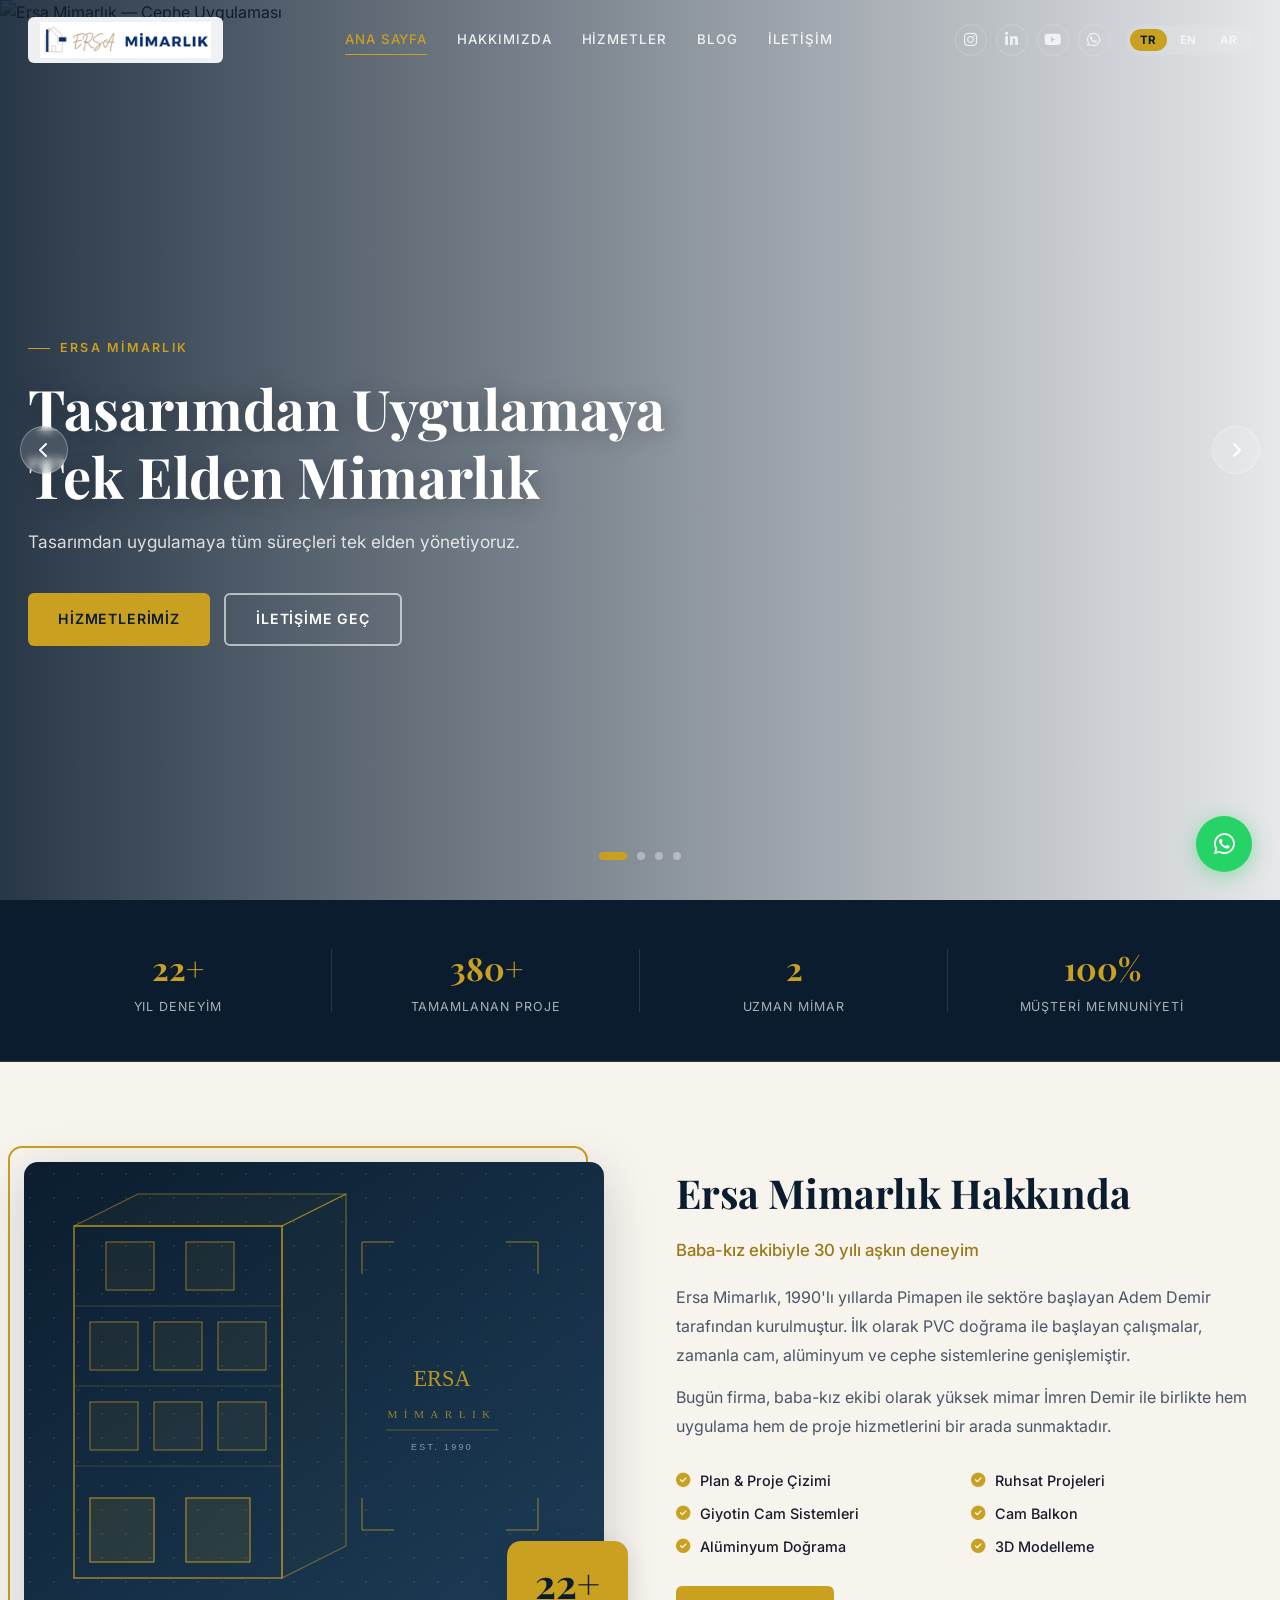
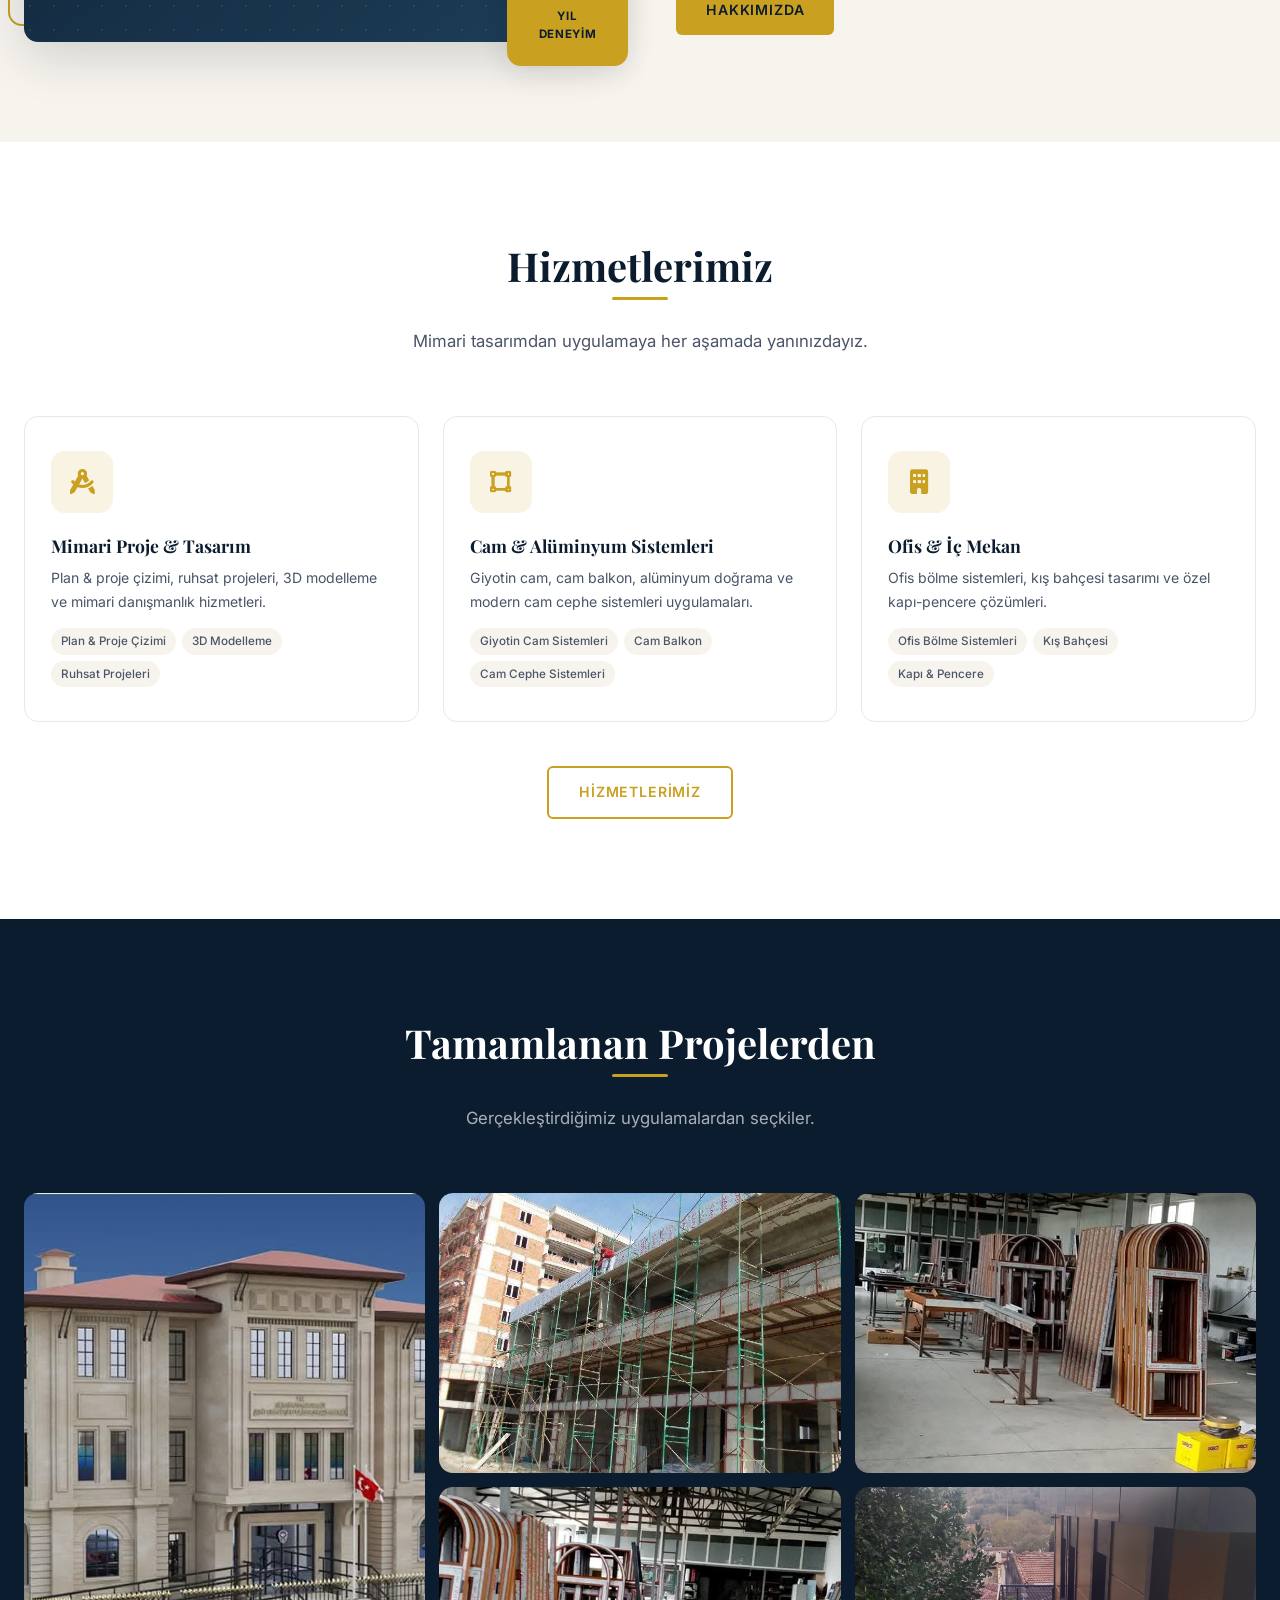
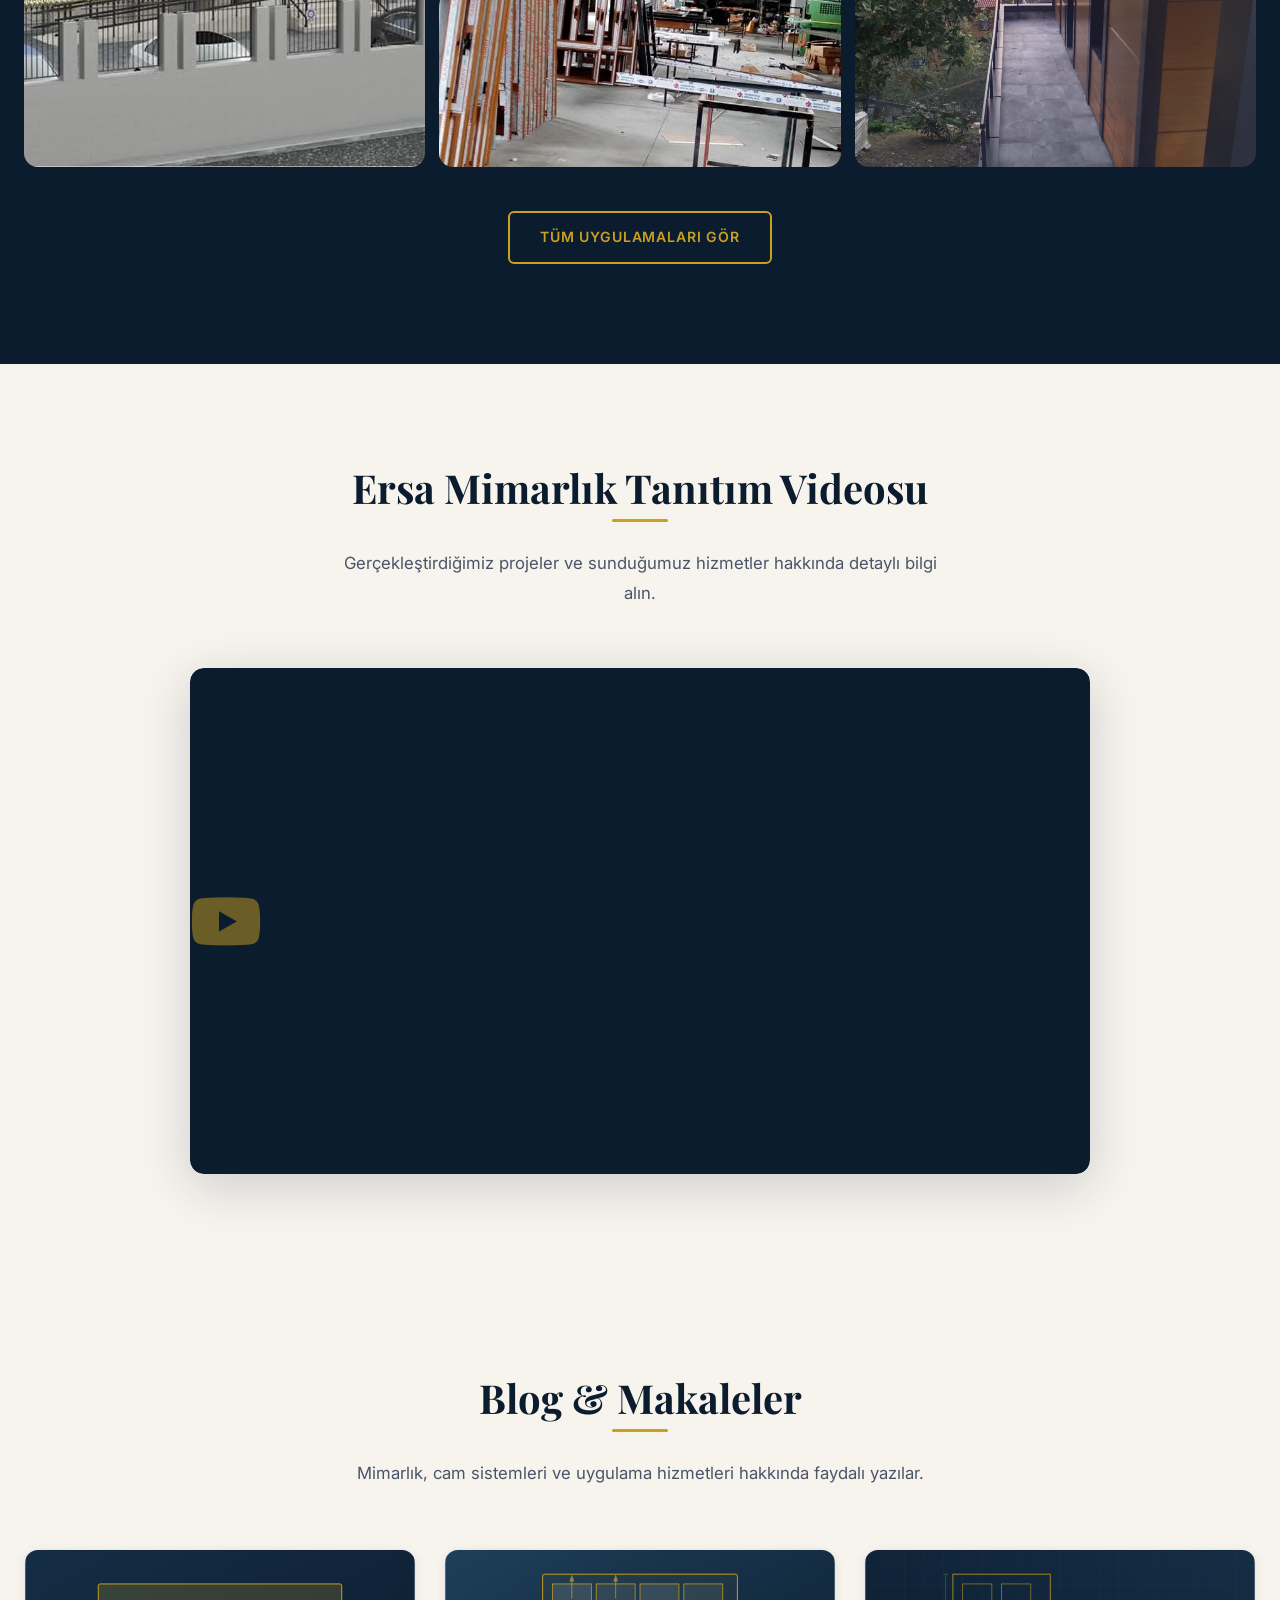
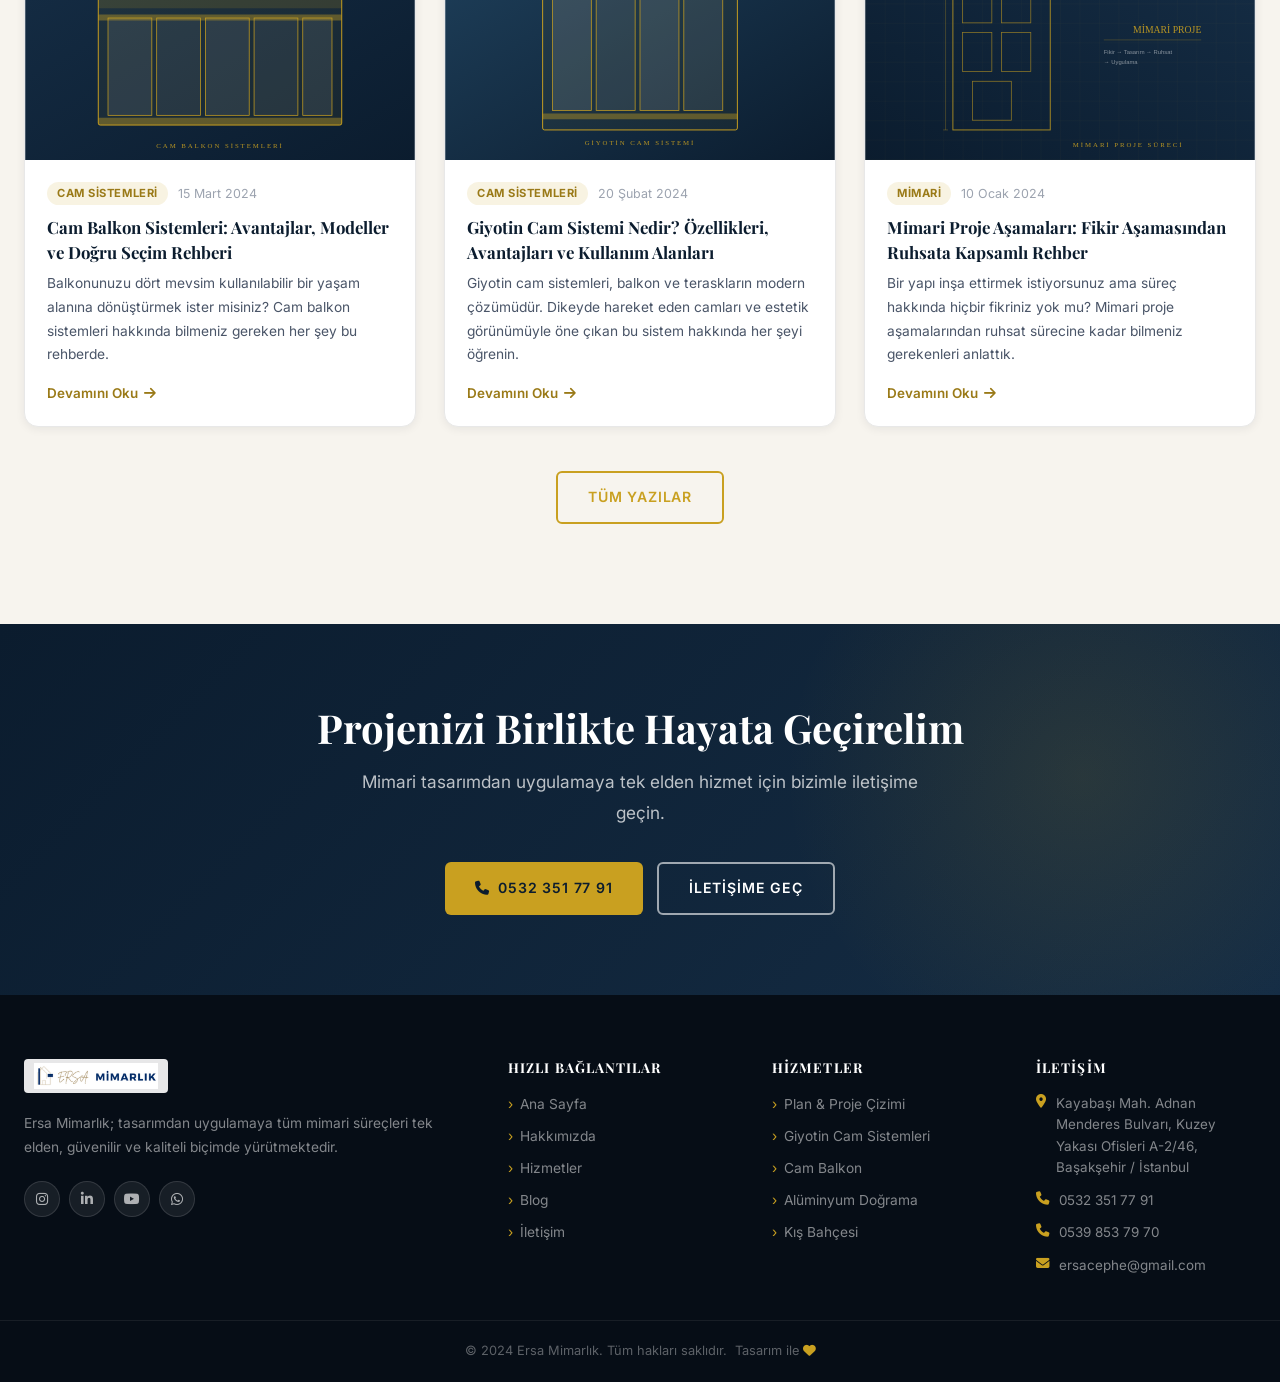
==== index.html @ 656ebe09 "initial commit" ====
<!DOCTYPE html>
<html lang="tr">
<head>
  <meta charset="UTF-8">
  <meta name="viewport" content="width=device-width, initial-scale=1.0">
  <!-- SEO Meta Etiketleri -->
  <title>Ersa Mimarlık — Tasarımdan Uygulamaya Tek Elden Mimarlık | Başakşehir İstanbul</title>
  <meta name="description" content="Ersa Mimarlık; cam balkon, giyotin cam, alüminyum doğrama, cam cephe sistemleri ile mimari proje ve ruhsat hizmetlerini Başakşehir İstanbul'da sunmaktadır.">
  <meta name="keywords" content="ersa mimarlık, cam balkon, giyotin cam, alüminyum doğrama, cam cephe, mimari proje, ruhsat, başakşehir, istanbul">
  <meta name="author" content="Ersa Mimarlık">
  <meta name="robots" content="index, follow">
  <!-- Open Graph -->
  <meta property="og:title" content="Ersa Mimarlık — Tasarımdan Uygulamaya Tek Elden">
  <meta property="og:description" content="Cam balkon, giyotin cam, alüminyum doğrama ve mimari proje hizmetleri.">
  <meta property="og:type" content="website">
  <meta property="og:locale" content="tr_TR">
  <!-- Canonical -->
  <link rel="canonical" href="https://www.ersamimarlik.com/">
  <!-- Fontlar -->
  <link rel="preconnect" href="https://fonts.googleapis.com">
  <link rel="preconnect" href="https://fonts.gstatic.com" crossorigin>
  <link href="https://fonts.googleapis.com/css2?family=Playfair+Display:wght@400;600;700;900&family=Inter:wght@300;400;500;600&family=Noto+Naskh+Arabic:wght@400;600;700&display=swap" rel="stylesheet">
  <!-- Font Awesome -->
  <link rel="stylesheet" href="https://cdnjs.cloudflare.com/ajax/libs/font-awesome/6.5.0/css/all.min.css">
  <!-- Stil -->
  <link rel="stylesheet" href="css/style.css">

  <!-- Yapılandırılmış Veri (Schema.org) -->
  <script type="application/ld+json">
  {
    "@context": "https://schema.org",
    "@type": "LocalBusiness",
    "name": "Ersa Mimarlık",
    "description": "Cam balkon, giyotin cam, alüminyum doğrama ve mimari proje hizmetleri",
    "address": {
      "@type": "PostalAddress",
      "streetAddress": "Kayabaşı Mah. Adnan Menderes Bulvarı, Kuzey Yakası Ofisleri A-2 Blok No:46",
      "addressLocality": "Başakşehir",
      "addressRegion": "İstanbul",
      "addressCountry": "TR"
    },
    "telephone": ["+905323517791", "+905398537970"],
    "email": "ersacephe@gmail.com",
    "url": "https://www.ersamimarlik.com"
  }
  </script>
</head>
<body>

  <!-- Sayfa Loader -->
  <div class="page-loader" id="pageLoader">
    <div class="loader-inner">
      <img src="images/logo-nav.png" alt="Ersa Mimarlık">
      <div class="loader-bar"><div class="loader-fill"></div></div>
    </div>
  </div>

  <!-- WhatsApp Yüzen Buton -->
  <div id="wa-placeholder"></div>

  <!-- Geri Dön Butonu -->
  <a class="back-to-top" id="backToTop" aria-label="Yukarı Dön"><i class="fas fa-chevron-up"></i></a>

  <!-- Header (components.js tarafından enjekte edilir) -->
  <div id="header-placeholder"></div>

  <!-- ================================================
       HERO SLİDER
       Slayt görsellerini değiştirmek için aşağıdaki
       <img src="..."> yollarını güncelleyin.
       ================================================ -->
  <section class="hero" aria-label="Ana Görsel">
    <div class="slider-arrows">
      <button class="slider-arrow" id="sliderPrev" aria-label="Önceki"><i class="fas fa-chevron-left"></i></button>
      <button class="slider-arrow" id="sliderNext" aria-label="Sonraki"><i class="fas fa-chevron-right"></i></button>
    </div>

    <!-- SLAYT 1 -->
    <div class="slide active">
      <!-- HERO GÖRSELİ 1: images/uygulamalar/ klasöründen değiştirilebilir -->
      <img class="slide-img" src="images/uygulamalar/dış_cephe1.jpeg" alt="Ersa Mimarlık — Cephe Uygulaması" loading="eager">
      <div class="slide-overlay"></div>
      <div class="slide-content">
        <div class="slide-text">
          <span class="slide-label" data-i18n="hero1_label"></span>
          <h1 data-i18n="hero1_title"></h1>
          <p class="slogan" data-i18n="hero1_slogan"></p>
          <div class="slide-btns">
            <a href="hizmetler.html" class="btn btn-primary" data-i18n="btn_services"></a>
            <a href="iletisim.html" class="btn btn-outline-white" data-i18n="btn_contact"></a>
          </div>
        </div>
      </div>
    </div>

    <!-- SLAYT 2 -->
    <div class="slide">
      <!-- HERO GÖRSELİ 2 -->
      <img class="slide-img" src="images/uygulamalar/dış_cephe2.jpeg" alt="Ersa Mimarlık — Cam Sistemleri" loading="lazy">
      <div class="slide-overlay"></div>
      <div class="slide-content">
        <div class="slide-text">
          <span class="slide-label" data-i18n="hero2_label"></span>
          <h1 data-i18n="hero2_title"></h1>
          <p class="slogan" data-i18n="hero2_slogan"></p>
          <div class="slide-btns">
            <a href="hizmetler.html" class="btn btn-primary" data-i18n="btn_services"></a>
            <a href="hakkimizda.html" class="btn btn-outline-white" data-i18n="btn_about"></a>
          </div>
        </div>
      </div>
    </div>

    <!-- SLAYT 3 -->
    <div class="slide">
      <!-- HERO GÖRSELİ 3 -->
      <img class="slide-img" src="images/uygulamalar/dış_cephe3.jpeg" alt="Ersa Mimarlık — Mimari Projeler" loading="lazy">
      <div class="slide-overlay"></div>
      <div class="slide-content">
        <div class="slide-text">
          <span class="slide-label" data-i18n="hero3_label"></span>
          <h1 data-i18n="hero3_title"></h1>
          <p class="slogan" data-i18n="hero3_slogan"></p>
          <div class="slide-btns">
            <a href="hizmetler.html" class="btn btn-primary" data-i18n="btn_projects"></a>
            <a href="iletisim.html" class="btn btn-outline-white" data-i18n="btn_contact"></a>
          </div>
        </div>
      </div>
    </div>

    <!-- SLAYT 4 -->
    <div class="slide">
      <!-- HERO GÖRSELİ 4 -->
      <img class="slide-img" src="images/uygulamalar/dış_cephe4.jpeg" alt="Ersa Mimarlık — 30 Yıl Deneyim" loading="lazy">
      <div class="slide-overlay"></div>
      <div class="slide-content">
        <div class="slide-text">
          <span class="slide-label" data-i18n="hero4_label"></span>
          <h1 data-i18n="hero4_title"></h1>
          <p class="slogan" data-i18n="hero4_slogan"></p>
          <div class="slide-btns">
            <a href="hakkimizda.html" class="btn btn-primary" data-i18n="btn_about"></a>
            <a href="iletisim.html" class="btn btn-outline-white" data-i18n="btn_contact"></a>
          </div>
        </div>
      </div>
    </div>

    <!-- Slider Noktaları -->
    <div class="slider-controls">
      <button class="slider-dot active" aria-label="Slayt 1"></button>
      <button class="slider-dot" aria-label="Slayt 2"></button>
      <button class="slider-dot" aria-label="Slayt 3"></button>
      <button class="slider-dot" aria-label="Slayt 4"></button>
    </div>

    <!-- Scroll Göstergesi -->
    <div class="scroll-indicator">
      <span>.</span>
      <div class="scroll-line"></div>
    </div>
  </section>

  <!-- ================================================
       İSTATİSTİKLER
       Rakamları değiştirmek için data-target ve
       data-i18n değerlerini güncelleyin
       ================================================ -->
  <div class="stats-bar">
    <div class="container">
      <div class="stats-grid">
        <div class="stat-item fade-in">
          <span class="stat-number count-up" data-target="30" data-suffix="+" data-i18n="stat1_num"></span>
          <span class="stat-label" data-i18n="stat1_lbl"></span>
        </div>
        <div class="stat-item fade-in delay-1">
          <span class="stat-number count-up" data-target="500" data-suffix="+" data-i18n="stat2_num"></span>
          <span class="stat-label" data-i18n="stat2_lbl"></span>
        </div>
        <div class="stat-item fade-in delay-2">
          <span class="stat-number" data-i18n="stat3_num"></span>
          <span class="stat-label" data-i18n="stat3_lbl"></span>
        </div>
        <div class="stat-item fade-in delay-3">
          <span class="stat-number" data-i18n="stat4_num"></span>
          <span class="stat-label" data-i18n="stat4_lbl"></span>
        </div>
      </div>
    </div>
  </div>

  <main>

    <!-- ================================================
         HAKKIMIZDA TANITIM
         Metin değişikliği için js/lang.js dosyasındaki
         about_* anahtarlarını güncelleyin
         ================================================ -->
    <section class="about-teaser section-padding" aria-label="Hakkımızda">
      <div class="container">
        <div class="about-teaser-grid">
          <!-- HAKKIMIZDA GÖRSELİ: Değiştirmek için aşağıdaki src'yi güncelleyin -->
          <div class="about-teaser-img fade-in">
            <img src="images/placeholders/about-img.svg" alt="Ersa Mimarlık — Ofis" loading="lazy">
            <div class="about-badge">
              <span class="big-num count-up" data-target="30" data-suffix="+">30+</span>
              <span class="badge-lbl">Yıl<br>Deneyim</span>
            </div>
          </div>

          <div class="about-teaser-content fade-in delay-2">
            <h2 data-i18n="about_title"></h2>
            <p class="lead" data-i18n="about_lead"></p>
            <p data-i18n="about_p1"></p>
            <p data-i18n="about_p2"></p>

            <div class="features-list">
              <div class="feature-item"><i class="fas fa-check-circle"></i><span data-i18n="feat1"></span></div>
              <div class="feature-item"><i class="fas fa-check-circle"></i><span data-i18n="feat2"></span></div>
              <div class="feature-item"><i class="fas fa-check-circle"></i><span data-i18n="feat3"></span></div>
              <div class="feature-item"><i class="fas fa-check-circle"></i><span data-i18n="feat4"></span></div>
              <div class="feature-item"><i class="fas fa-check-circle"></i><span data-i18n="feat5"></span></div>
              <div class="feature-item"><i class="fas fa-check-circle"></i><span data-i18n="feat6"></span></div>
            </div>

            <a href="hakkimizda.html" class="btn btn-primary" data-i18n="btn_about"></a>
          </div>
        </div>
      </div>
    </section>

    <!-- ================================================
         HİZMETLER GENEL BAKIŞ
         Hizmet başlık ve açıklamalarını lang.js içinde güncelleyin
         ================================================ -->
    <section class="services-overview section-padding" aria-label="Hizmetlerimiz">
      <div class="container">
        <div class="section-header fade-in">
          <h2 data-i18n="services_title"></h2>
          <p data-i18n="services_desc"></p>
        </div>
        <div class="services-grid">
          <div class="service-card fade-in delay-1">
            <div class="service-icon"><i class="fas fa-drafting-compass"></i></div>
            <h3 data-i18n="svc1_title"></h3>
            <p data-i18n="svc1_desc"></p>
            <div class="service-sub-items">
              <span class="service-tag" data-i18n="svc_proje_title"></span>
              <span class="service-tag" data-i18n="svc_3d_title"></span>
              <span class="service-tag" data-i18n="svc_ruhsat_title"></span>
            </div>
          </div>
          <div class="service-card fade-in delay-2">
            <div class="service-icon"><i class="fas fa-vector-square"></i></div>
            <h3 data-i18n="svc2_title"></h3>
            <p data-i18n="svc2_desc"></p>
            <div class="service-sub-items">
              <span class="service-tag" data-i18n="svc_giyotin_title"></span>
              <span class="service-tag" data-i18n="svc_cambalkon_title"></span>
              <span class="service-tag" data-i18n="svc_cephe_title"></span>
            </div>
          </div>
          <div class="service-card fade-in delay-3">
            <div class="service-icon"><i class="fas fa-building"></i></div>
            <h3 data-i18n="svc3_title"></h3>
            <p data-i18n="svc3_desc"></p>
            <div class="service-sub-items">
              <span class="service-tag" data-i18n="svc_ofis_title"></span>
              <span class="service-tag" data-i18n="svc_kisbahce_title"></span>
              <span class="service-tag" data-i18n="svc_kapipencere_title"></span>
            </div>
          </div>
        </div>
        <div style="text-align:center; margin-top:44px">
          <a href="hizmetler.html" class="btn btn-outline" data-i18n="btn_services"></a>
        </div>
      </div>
    </section>

    <!-- ================================================
         ÖRNEK PROJELER GALERİSİ
         Görselleri images/uygulamalar/ klasöründen değiştirin
         ================================================ -->
    <section class="projects-section section-padding" aria-label="Projeler">
      <div class="container">
        <div class="section-header fade-in">
          <h2 data-i18n="projects_title"></h2>
          <p data-i18n="projects_desc"></p>
        </div>
        <div class="projects-grid">
          <!-- PROJE GÖRSELLERİ: src değerlerini değiştirebilirsiniz -->
          <div class="project-item fade-in">
            <img src="images/uygulamalar/a.jpeg" alt="Proje 1" loading="lazy">
            <div class="project-overlay">
              <div class="project-info"><h4>Cam Cephe</h4><span>İstanbul</span></div>
            </div>
          </div>
          <div class="project-item fade-in delay-1">
            <img src="images/uygulamalar/b.jpeg" alt="Proje 2" loading="lazy">
            <div class="project-overlay">
              <div class="project-info"><h4>Cam Balkon</h4><span>Başakşehir</span></div>
            </div>
          </div>
          <div class="project-item fade-in delay-2">
            <img src="images/uygulamalar/c.jpeg" alt="Proje 3" loading="lazy">
            <div class="project-overlay">
              <div class="project-info"><h4>Alüminyum Doğrama</h4><span>İstanbul</span></div>
            </div>
          </div>
          <div class="project-item fade-in delay-3">
            <img src="images/uygulamalar/d.jpeg" alt="Proje 4" loading="lazy">
            <div class="project-overlay">
              <div class="project-info"><h4>Giyotin Cam</h4><span>Esenyurt</span></div>
            </div>
          </div>
          <div class="project-item fade-in delay-4">
            <img src="images/uygulamalar/e.jpeg" alt="Proje 5" loading="lazy">
            <div class="project-overlay">
              <div class="project-info"><h4>Ofis Bölme</h4><span>İkitelli</span></div>
            </div>
          </div>
        </div>
        <div class="projects-cta fade-in">
          <a href="hizmetler.html" class="btn btn-outline" style="border-color:var(--gold);color:var(--gold)" data-i18n="proj_all"></a>
        </div>
      </div>
    </section>

    <!-- ================================================
         YOUTUBE VİDEO
         Video ID'yi js/video.js içinde değiştirebilirsiniz
         ================================================ -->
    <section class="video-section section-padding" aria-label="Tanıtım Videosu">
      <div class="container">
        <div class="section-header fade-in">
          <h2 data-i18n="video_title"></h2>
          <p data-i18n="video_desc"></p>
        </div>
        <div class="video-container fade-in">
          <!-- YT videosu js/video.js tarafından buraya eklenir -->
          <div id="ytWrapper" style="width:100%;aspect-ratio:16/9;background:var(--navy);border-radius:var(--radius-lg);display:flex;align-items:center;justify-content:center;">
            <i class="fab fa-youtube" style="font-size:4rem;color:var(--gold);opacity:0.5"></i>
          </div>
        </div>
      </div>
    </section>

    <!-- ================================================
         BLOG ÖNİZLEME
         Makaleler data/blog/articles.js dosyasından gelir
         ================================================ -->
    <section class="blog-preview section-padding bg-off-white" aria-label="Blog">
      <div class="container">
        <div class="section-header fade-in">
          <h2 data-i18n="blog_title"></h2>
          <p data-i18n="blog_desc"></p>
        </div>
        <div class="blog-grid" id="blogPreviewContainer">
          <!-- blog.js tarafından doldurulur -->
        </div>
        <div style="text-align:center;margin-top:44px" class="fade-in">
          <a href="blog.html" class="btn btn-outline" data-i18n="btn_all_blog"></a>
        </div>
      </div>
    </section>

    <!-- CTA -->
    <section class="cta-section" aria-label="İletişim CTA">
      <div class="container">
        <div class="cta-content fade-in">
          <h2 data-i18n="cta_title"></h2>
          <p data-i18n="cta_desc"></p>
          <div class="cta-btns">
            <a href="tel:+905323517791" class="btn btn-primary"><i class="fas fa-phone"></i> 0532 351 77 91</a>
            <a href="iletisim.html" class="btn btn-outline-white" data-i18n="btn_contact"></a>
          </div>
        </div>
      </div>
    </section>

  </main>

  <!-- Footer (components.js tarafından enjekte edilir) -->
  <div id="footer-placeholder"></div>

  <!-- Scripts -->
  <script src="data/blog/articles.js"></script>
  <script src="js/components.js"></script>
  <script src="js/lang.js"></script>
  <script src="js/main.js"></script>
  <script src="js/slider.js"></script>
  <script src="js/video.js"></script>
  <script src="js/blog.js"></script>
  <script>
    document.addEventListener('DOMContentLoaded', () => {
      initComponents('home');
      initLang();
      renderBlogPreview('blogPreviewContainer');
      initBlogLangListeners();
    });
  </script>
</body>
</html>
---- css/style.css ----
/* =============================================
   ERSA MİMARLIK — ANA STİL DOSYASI
   =============================================
   Renkler: Lacivert #0B1C2E | Altın #C9A020
   Fontlar: Playfair Display (başlık) | Inter (metin)
   ============================================= */

/* ---------- CSS DEĞİŞKENLERİ ---------- */
:root {
  --navy:        #0B1C2E;
  --navy-mid:    #152D45;
  --navy-light:  #1E3F5A;
  --gold:        #C9A020;
  --gold-light:  #DDB82A;
  --gold-dark:   #9A7A18;
  --gold-muted:  rgba(201,160,32,.13);
  --white:       #FFFFFF;
  --off-white:   #F7F4EE;
  --cream:       #F0EDE4;
  --gray-200:    #E8E8E8;
  --gray-400:    #9CA3AF;
  --gray-600:    #6B7280;
  --text:        #1A1A2E;
  --text-light:  #4A5568;
  --transition:  .3s ease;
  --shadow-sm:   0 2px 10px rgba(11,28,46,.07);
  --shadow-md:   0 6px 28px rgba(11,28,46,.12);
  --shadow-lg:   0 12px 52px rgba(11,28,46,.18);
  --shadow-gold: 0 6px 24px rgba(201,160,32,.3);
  --radius:      6px;
  --radius-lg:   14px;
  --max-w:       1280px;
  --sp:          100px 0;
  --font-h:      'Playfair Display', Georgia, serif;
  --font-b:      'Inter', 'Segoe UI', system-ui, sans-serif;
  --font-ar:     'Noto Naskh Arabic', 'Arial', sans-serif;
}

/* ---------- RESET ---------- */
*, *::before, *::after { box-sizing: border-box; margin: 0; padding: 0; }
html  { scroll-behavior: smooth; font-size: 16px; }
body  { font-family: var(--font-b); color: var(--text); background: var(--white); line-height: 1.6; overflow-x: hidden; }
body[dir="rtl"] { font-family: var(--font-ar); }
img   { max-width: 100%; height: auto; display: block; }
a     { color: inherit; text-decoration: none; transition: var(--transition); }
ul,ol { list-style: none; }
button { cursor: pointer; border: none; background: none; font-family: inherit; }

/* ---------- TİPOGRAFİ ---------- */
h1,h2,h3,h4,h5 { font-family: var(--font-h); font-weight: 700; line-height: 1.2; color: var(--navy); }
h1 { font-size: clamp(2rem,5vw,3.5rem); }
h2 { font-size: clamp(1.6rem,3.5vw,2.5rem); }
h3 { font-size: clamp(1.15rem,2.5vw,1.7rem); }
h4 { font-size: 1.2rem; }
p  { color: var(--text-light); line-height: 1.8; }

/* ---------- YARDIMCIlar ---------- */
.container { max-width: var(--max-w); margin: 0 auto; padding: 0 24px; }
.section-padding { padding: var(--sp); }
.text-center { text-align: center; }
.bg-off-white { background: var(--off-white); }
.bg-navy { background: var(--navy); }

.section-header { text-align: center; margin-bottom: 60px; }
.section-header h2 { position: relative; display: inline-block; margin-bottom: 12px; }
.section-header h2::after {
  content:''; position:absolute; bottom:-10px; left:50%; transform:translateX(-50%);
  width:56px; height:3px; background:var(--gold); border-radius:2px;
}
.section-header p { max-width: 600px; margin: 24px auto 0; font-size: 1.05rem; }

/* ---------- BUTONLAR ---------- */
.btn {
  display:inline-flex; align-items:center; gap:8px;
  padding:13px 30px; font-size:.88rem; font-weight:600;
  letter-spacing:.06em; text-transform:uppercase; border-radius:var(--radius);
  transition:var(--transition); position:relative; overflow:hidden;
}
.btn-primary { background:var(--gold); color:var(--navy); }
.btn-primary:hover { background:var(--gold-dark); transform:translateY(-2px); box-shadow:var(--shadow-gold); }
.btn-outline  { border:2px solid var(--gold); color:var(--gold); }
.btn-outline:hover  { background:var(--gold); color:var(--navy); transform:translateY(-2px); }
.btn-outline-white  { border:2px solid rgba(255,255,255,.6); color:var(--white); }
.btn-outline-white:hover { border-color:var(--white); background:rgba(255,255,255,.1); }

/* ============================================
   HEADER / NAVİGASYON
   ============================================ */
.header {
  position:fixed; top:0; left:0; right:0; z-index:1000; transition:var(--transition);
}
.header.scrolled {
  background:rgba(11,28,46,.96); backdrop-filter:blur(14px); box-shadow:var(--shadow-md);
}
.header.no-hero { background:var(--navy); }

.nav {
  display:flex; align-items:center; justify-content:space-between;
  padding:0 28px; max-width:var(--max-w); margin:0 auto; height:80px;
}
/* LOGO: Beyaz arka planlı logo için beyaz kapsayıcı — kaldırmak isterseniz background/padding silin */
.nav-logo {
  background: rgba(255,255,255,0.92);
  padding: 5px 12px;
  border-radius: 6px;
}
.nav-logo img { height:36px; width:auto; display:block; }

/* Menü linkleri */
.nav-menu { display:flex; align-items:center; gap:4px; }
.nav-link {
  color:rgba(255,255,255,.88); font-size:.83rem; font-weight:500;
  letter-spacing:.07em; text-transform:uppercase; padding:8px 13px;
  border-radius:var(--radius); position:relative; transition:var(--transition);
}
.nav-link::after {
  content:''; position:absolute; bottom:4px; left:13px; right:13px;
  height:1px; background:var(--gold); transform:scaleX(0); transition:transform .3s ease;
}
.nav-link:hover, .nav-link.active { color:var(--gold); }
.nav-link:hover::after, .nav-link.active::after { transform:scaleX(1); }

/* Sağ kısım: sosyal + dil */
.nav-right { display:flex; align-items:center; gap:16px; }
.nav-social { display:flex; align-items:center; gap:9px; }
.nav-social a {
  color:rgba(255,255,255,.75); font-size:.95rem; width:32px; height:32px;
  display:flex; align-items:center; justify-content:center;
  border-radius:50%; border:1px solid rgba(255,255,255,.2); transition:var(--transition);
}
.nav-social a:hover { color:var(--white); border-color:var(--gold); background:var(--gold-muted); transform:translateY(-2px); }

/* Dil seçici */
.lang-switcher { display:flex; align-items:center; gap:3px; background:rgba(255,255,255,.1); border-radius:20px; padding:4px; }
.lang-btn { color:rgba(255,255,255,.65); font-size:.72rem; font-weight:700; letter-spacing:.05em; padding:4px 10px; border-radius:16px; transition:var(--transition); }
.lang-btn.active, .lang-btn:hover { background:var(--gold); color:var(--navy); }

/* Hamburger */
.hamburger { display:none; flex-direction:column; gap:5px; padding:8px; }
.hamburger span { width:24px; height:2px; background:var(--white); border-radius:2px; transition:var(--transition); }
.hamburger.open span:nth-child(1) { transform:rotate(45deg) translate(5px,5px); }
.hamburger.open span:nth-child(2) { opacity:0; }
.hamburger.open span:nth-child(3) { transform:rotate(-45deg) translate(5px,-5px); }

/* Mobil menü */
.mobile-menu {
  position:fixed; top:68px; left:0; right:0; bottom:0;
  background:rgba(11,28,46,.98); backdrop-filter:blur(16px); z-index:999;
  display:flex; flex-direction:column; align-items:center; justify-content:center; gap:6px;
  opacity:0; pointer-events:none; transition:opacity .3s ease;
}
.mobile-menu.open { opacity:1; pointer-events:all; }
.mobile-menu .nav-link { font-size:1.05rem; padding:14px 40px; width:100%; text-align:center; }
.mobile-social { display:flex; gap:14px; margin-top:24px; }
.mobile-social a {
  color:rgba(255,255,255,.8); font-size:1.3rem; width:44px; height:44px;
  display:flex; align-items:center; justify-content:center;
  border-radius:50%; border:1px solid rgba(255,255,255,.2); transition:var(--transition);
}
.mobile-social a:hover { border-color:var(--gold); background:var(--gold-muted); color:var(--white); }
.mobile-lang { display:flex; gap:8px; margin-top:16px; }

/* ============================================
   SAYFA BAŞLIĞI (Breadcrumb Banner)
   ============================================ */
.page-header {
  padding:148px 0 72px; background:var(--navy); position:relative; overflow:hidden;
}
.page-header::before {
  content:''; position:absolute; inset:0;
  background:url('../images/placeholders/blueprint-bg.svg') center/500px repeat;
  opacity:.08;
}
.page-header::after {
  content:''; position:absolute; inset:0;
  background:linear-gradient(135deg, rgba(201,160,32,.12) 0%, transparent 60%);
}
.page-header .container { position:relative; z-index:2; }
.page-header h1 { color:var(--white); margin-bottom:12px; }
.breadcrumb { display:flex; align-items:center; gap:8px; color:rgba(255,255,255,.55); font-size:.83rem; }
.breadcrumb a { color:var(--gold); }
.breadcrumb span { color:rgba(255,255,255,.3); }

/* ============================================
   HERO SLİDER
   ============================================ */
.hero { height:100vh; min-height:600px; position:relative; overflow:hidden; }

.slide { position:absolute; inset:0; opacity:0; transition:opacity 1.1s ease; }
.slide.active { opacity:1; }
.slide-img { width:100%; height:100%; object-fit:cover; object-position:center; }
.slide-overlay {
  position:absolute; inset:0;
  background:linear-gradient(to right, rgba(11,28,46,.88) 0%, rgba(11,28,46,.45) 55%, rgba(11,28,46,.1) 100%);
}
.slide-content { position:absolute; inset:0; display:flex; align-items:center; padding:0 28px; }
.slide-text { max-width:var(--max-w); margin:0 auto; width:100%; padding-top:80px; }

.slide-label {
  display:inline-block; color:var(--gold); font-size:.78rem; font-weight:600;
  letter-spacing:.18em; text-transform:uppercase; margin-bottom:16px;
  padding-left:32px; position:relative;
}
.slide-label::before {
  content:''; position:absolute; left:0; top:50%; width:22px; height:1px; background:var(--gold);
}
.slide-text h1 { color:var(--white); max-width:660px; margin-bottom:18px; text-shadow:0 2px 24px rgba(0,0,0,.3); }
.slide-text .slogan { color:rgba(255,255,255,.82); font-size:1.08rem; max-width:500px; margin-bottom:36px; line-height:1.75; }
.slide-btns { display:flex; gap:14px; flex-wrap:wrap; }

/* Slider kontrolleri */
.slider-controls {
  position:absolute; bottom:40px; left:50%; transform:translateX(-50%);
  display:flex; align-items:center; gap:10px; z-index:10;
}
.slider-dot {
  width:8px; height:8px; border-radius:50%; background:rgba(255,255,255,.35);
  border:none; cursor:pointer; transition:var(--transition);
}
.slider-dot.active { width:28px; border-radius:4px; background:var(--gold); }

.slider-arrows {
  position:absolute; top:50%; transform:translateY(-50%);
  width:100%; display:flex; justify-content:space-between; padding:0 20px; z-index:10;
}
.slider-arrow {
  width:48px; height:48px; border-radius:50%; background:rgba(255,255,255,.13);
  border:1px solid rgba(255,255,255,.3); color:var(--white); display:flex;
  align-items:center; justify-content:center; font-size:1rem; cursor:pointer; transition:var(--transition);
  backdrop-filter:blur(4px);
}
.slider-arrow:hover { background:var(--gold); border-color:var(--gold); color:var(--navy); }

/* Scroll göstergesi */
.scroll-indicator {
  position:absolute; bottom:40px; right:44px; z-index:10;
  display:flex; flex-direction:column; align-items:center; gap:8px;
  color:rgba(255,255,255,.55); font-size:.68rem; letter-spacing:.12em; text-transform:uppercase;
}
.scroll-line {
  width:1px; height:44px;
  background:linear-gradient(to bottom, transparent, var(--gold));
  animation:scrollAnim 1.6s ease infinite;
}
@keyframes scrollAnim {
  0%   { transform:scaleY(0); transform-origin:top; }
  50%  { transform:scaleY(1); transform-origin:top; }
  51%  { transform:scaleY(1); transform-origin:bottom; }
  100% { transform:scaleY(0); transform-origin:bottom; }
}

/* ============================================
   STATS BAR
   ============================================ */
.stats-bar { background:var(--navy); padding:28px 0; border-bottom:1px solid rgba(201,160,32,.2); }
.stats-grid { display:grid; grid-template-columns:repeat(4,1fr); }
.stat-item { text-align:center; padding:14px 20px; position:relative; }
.stat-item:not(:last-child)::after {
  content:''; position:absolute; right:0; top:20%; height:60%; width:1px; background:rgba(255,255,255,.12);
}
.stat-number { font-family:var(--font-h); font-size:2rem; font-weight:700; color:var(--gold); display:block; }
.stat-label  { font-size:.78rem; color:rgba(255,255,255,.65); text-transform:uppercase; letter-spacing:.08em; }

/* ============================================
   ANASAYFA — HAKKIMIZDA TANITIM
   ============================================ */
.about-teaser { padding:var(--sp); background:var(--off-white); }
.about-teaser-grid { display:grid; grid-template-columns:1fr 1fr; gap:72px; align-items:center; }

.about-teaser-img { position:relative; }
.about-teaser-img img { width:100%; height:480px; object-fit:cover; border-radius:var(--radius-lg); box-shadow:var(--shadow-lg); }
.about-teaser-img::before {
  content:''; position:absolute; top:-16px; left:-16px; right:16px; bottom:16px;
  border:2px solid var(--gold); border-radius:var(--radius-lg); z-index:-1;
}
.about-badge {
  position:absolute; bottom:-24px; right:-24px;
  background:var(--gold); color:var(--navy); padding:22px 28px;
  border-radius:var(--radius-lg); text-align:center; box-shadow:var(--shadow-md);
}
.about-badge .big-num { font-family:var(--font-h); font-size:2.5rem; font-weight:700; display:block; line-height:1; }
.about-badge .badge-lbl { font-size:.72rem; font-weight:700; text-transform:uppercase; letter-spacing:.06em; display:block; margin-top:4px; }

.about-teaser-content h2 { margin-bottom:18px; }
.about-teaser-content .lead { font-size:1.05rem; color:var(--gold-dark); font-weight:500; margin-bottom:18px; }
.about-teaser-content p { margin-bottom:14px; }

.features-list { margin:28px 0; display:grid; grid-template-columns:1fr 1fr; gap:10px; }
.feature-item { display:flex; align-items:center; gap:10px; font-size:.9rem; color:var(--text); font-weight:500; }
.feature-item i { color:var(--gold); flex-shrink:0; }

/* ============================================
   HİZMETLER GENEL BAKIŞ (Anasayfa)
   ============================================ */
.services-overview { padding:var(--sp); }
.services-grid { display:grid; grid-template-columns:repeat(auto-fit,minmax(270px,1fr)); gap:24px; }

.service-card {
  background:var(--white); border:1px solid var(--gray-200); border-radius:var(--radius-lg);
  padding:34px 26px; transition:var(--transition); position:relative; overflow:hidden;
}
.service-card::after {
  content:''; position:absolute; bottom:0; left:0; right:0; height:3px;
  background:var(--gold); transform:scaleX(0); transition:transform .3s ease;
}
.service-card:hover { transform:translateY(-6px); box-shadow:var(--shadow-lg); border-color:transparent; }
.service-card:hover::after { transform:scaleX(1); }

.service-icon {
  width:62px; height:62px; background:var(--gold-muted); border-radius:var(--radius-lg);
  display:flex; align-items:center; justify-content:center; margin-bottom:22px; transition:var(--transition);
}
.service-icon i { font-size:1.55rem; color:var(--gold); transition:var(--transition); }
.service-card:hover .service-icon { background:var(--gold); }
.service-card:hover .service-icon i { color:var(--navy); }
.service-card h3 { font-size:1.1rem; margin-bottom:10px; }
.service-card p  { font-size:.88rem; line-height:1.7; }

.service-sub-items { margin-top:14px; display:flex; flex-wrap:wrap; gap:6px; }
.service-tag { background:var(--off-white); color:var(--text-light); font-size:.73rem; padding:4px 10px; border-radius:20px; font-weight:500; }

/* ============================================
   PROJELER GALERİ (Anasayfa)
   ============================================ */
.projects-section { padding:var(--sp); background:var(--navy); }
.projects-section .section-header h2 { color:var(--white); }
.projects-section .section-header h2::after { background:var(--gold); }
.projects-section .section-header p   { color:rgba(255,255,255,.65); }

.projects-grid {
  display:grid; grid-template-columns:repeat(3,1fr);
  grid-template-rows:repeat(2,280px); gap:14px;
}
.project-item { position:relative; overflow:hidden; border-radius:var(--radius-lg); cursor:pointer; }
.project-item:first-child { grid-row:span 2; }
.project-item img { width:100%; height:100%; object-fit:cover; transition:transform .65s ease; }
.project-item:hover img { transform:scale(1.07); }
.project-overlay {
  position:absolute; inset:0;
  background:linear-gradient(to top, rgba(11,28,46,.85), transparent);
  opacity:0; transition:var(--transition); display:flex; align-items:flex-end; padding:22px;
}
.project-item:hover .project-overlay { opacity:1; }
.project-info h4 { color:var(--white); margin-bottom:3px; }
.project-info span { color:var(--gold); font-size:.78rem; }
.projects-cta { text-align:center; margin-top:44px; }

/* ============================================
   VİDEO BÖLÜMÜ
   ============================================ */
.video-section { padding:var(--sp); background:var(--off-white); }
.video-container {
  position:relative; width:100%; max-width:900px; margin:0 auto;
  border-radius:var(--radius-lg); overflow:hidden; box-shadow:var(--shadow-lg);
}
.video-container iframe { display:block; width:100%; aspect-ratio:16/9; border:none; }

/* ============================================
   BLOG ÖNZEZLEME (Anasayfa)
   ============================================ */
.blog-preview { padding:var(--sp); }
.blog-grid { display:grid; grid-template-columns:repeat(auto-fit,minmax(300px,1fr)); gap:28px; }

.blog-card {
  background:var(--white); border-radius:var(--radius-lg); overflow:hidden;
  box-shadow:var(--shadow-sm); transition:var(--transition); border:1px solid var(--gray-200);
  display:flex; flex-direction:column;
}
.blog-card:hover { transform:translateY(-5px); box-shadow:var(--shadow-md); }
.blog-card-img-wrap { overflow:hidden; height:210px; }
.blog-card-img { width:100%; height:100%; object-fit:cover; transition:transform .55s ease; }
.blog-card:hover .blog-card-img { transform:scale(1.05); }
.blog-card-body { padding:22px; flex:1; display:flex; flex-direction:column; }
.blog-meta { display:flex; align-items:center; gap:10px; margin-bottom:10px; flex-wrap:wrap; }
.blog-tag { background:var(--gold-muted); color:var(--gold-dark); font-size:.7rem; font-weight:700; letter-spacing:.05em; text-transform:uppercase; padding:3px 10px; border-radius:20px; }
.blog-date { font-size:.78rem; color:var(--gray-400); }
.blog-card-body h3 { font-size:1.05rem; margin-bottom:8px; line-height:1.45; }
.blog-card-body p  { font-size:.86rem; line-height:1.72; margin-bottom:16px; flex:1; }
.read-more { display:inline-flex; align-items:center; gap:6px; color:var(--gold-dark); font-size:.84rem; font-weight:600; margin-top:auto; }
.read-more i { transition:transform .3s ease; }
.read-more:hover i { transform:translateX(4px); }

/* ============================================
   CTA BÖLÜMÜ
   ============================================ */
.cta-section {
  padding:80px 0;
  background:linear-gradient(135deg, var(--navy) 0%, var(--navy-mid) 100%);
  position:relative; overflow:hidden;
}
.cta-section::before {
  content:''; position:absolute; top:-40%; right:-8%;
  width:600px; height:600px;
  background:radial-gradient(circle, rgba(201,160,32,.12) 0%, transparent 70%);
}
.cta-content { text-align:center; position:relative; z-index:1; }
.cta-content h2 { color:var(--white); margin-bottom:14px; }
.cta-content p  { color:rgba(255,255,255,.72); font-size:1.08rem; margin-bottom:34px; max-width:580px; margin-left:auto; margin-right:auto; }
.cta-btns { display:flex; gap:14px; justify-content:center; flex-wrap:wrap; }

/* ============================================
   HAKKIMIZDA SAYFASI
   ============================================ */
.about-story { padding:var(--sp); }
.about-story-grid { display:grid; grid-template-columns:1.2fr 1fr; gap:72px; align-items:start; }
.about-text h2 { margin-bottom:22px; }
.about-text p  { margin-bottom:14px; font-size:1rem; }
.about-text .highlight {
  font-size:1.05rem; color:var(--gold-dark); font-weight:500; font-style:italic;
  border-left:3px solid var(--gold); padding-left:20px; margin:26px 0;
}
.about-img-wrap { position:relative; padding:0 16px 32px 0; }
.about-img-main { width:100%; height:420px; object-fit:cover; border-radius:var(--radius-lg); box-shadow:var(--shadow-lg); }
.about-img-accent {
  position:absolute; bottom:-24px; right:-16px; width:52%;
  height:210px; object-fit:cover; border-radius:var(--radius-lg);
  border:4px solid var(--white); box-shadow:var(--shadow-lg);
}

/* Ekip */
.team-section { padding:72px 0; background:var(--off-white); }
.team-grid { display:flex; justify-content:center; gap:40px; flex-wrap:wrap; }
.team-card {
  background:var(--white); border-radius:var(--radius-lg); padding:40px 36px;
  text-align:center; box-shadow:var(--shadow-sm); transition:var(--transition);
  min-width:240px; max-width:272px; border:1px solid var(--gray-200);
}
.team-card:hover { transform:translateY(-6px); box-shadow:var(--shadow-md); }
.team-avatar {
  width:100px; height:100px; border-radius:50%; object-fit:cover;
  margin:0 auto 18px; border:3px solid var(--gold);
}
.team-card h4 { margin-bottom:5px; }
.team-role { color:var(--gold-dark); font-size:.8rem; font-weight:700; text-transform:uppercase; letter-spacing:.06em; }

/* Değerler */
.values-section { padding:var(--sp); background:var(--navy); }
.values-section .section-header h2 { color:var(--white); }
.values-section .section-header p   { color:rgba(255,255,255,.65); }
.values-grid { display:grid; grid-template-columns:repeat(auto-fit,minmax(210px,1fr)); gap:24px; }
.value-card {
  background:rgba(255,255,255,.05); border:1px solid rgba(255,255,255,.1);
  border-radius:var(--radius-lg); padding:32px 22px; text-align:center; transition:var(--transition);
}
.value-card:hover { background:rgba(201,160,32,.1); border-color:var(--gold); transform:translateY(-4px); }
.value-icon  { font-size:1.9rem; color:var(--gold); margin-bottom:14px; }
.value-card h4 { color:var(--white); margin-bottom:8px; }
.value-card p  { color:rgba(255,255,255,.6); font-size:.87rem; }

/* ============================================
   HİZMETLER SAYFASI
   ============================================ */
.services-detail { padding:var(--sp); }
.services-category { margin-bottom:72px; }
.services-category > h2 { display:flex; align-items:center; gap:12px; margin-bottom:8px; }
.services-category > h2 i { color:var(--gold); }
.category-desc { color:var(--text-light); margin-bottom:36px; padding-left:46px; }
.services-detail-grid { display:grid; grid-template-columns:repeat(auto-fit,minmax(270px,1fr)); gap:22px; }

.service-detail-card {
  background:var(--white); border:1px solid var(--gray-200); border-radius:var(--radius-lg);
  overflow:hidden; transition:var(--transition);
}
.service-detail-card:hover { transform:translateY(-4px); box-shadow:var(--shadow-md); border-color:rgba(201,160,32,.3); }
.service-detail-img { width:100%; height:190px; object-fit:cover; }
.service-detail-body { padding:22px; }
.service-detail-body h4 { font-size:1.02rem; margin-bottom:8px; }
.service-detail-body p  { font-size:.86rem; line-height:1.7; }

/* Uygulamalar Slider */
.applications-section { padding:var(--sp); background:var(--navy); }
.applications-section .section-header h2 { color:var(--white); }
.applications-section .section-header p   { color:rgba(255,255,255,.65); }

.app-slider-outer { overflow:hidden; border-radius:var(--radius-lg); }
.app-slides { display:flex; transition:transform .5s ease; }
.app-slide { min-width:calc(33.33% - 12px); margin-right:18px; flex-shrink:0; }
.app-slide img { width:100%; height:320px; object-fit:cover; border-radius:var(--radius-lg); }

.app-controls { display:flex; justify-content:center; align-items:center; gap:14px; margin-top:26px; }
.app-arrow {
  width:44px; height:44px; border-radius:50%;
  background:rgba(255,255,255,.1); border:1px solid rgba(255,255,255,.22);
  color:var(--white); display:flex; align-items:center; justify-content:center;
  cursor:pointer; transition:var(--transition); font-size:.9rem;
}
.app-arrow:hover { background:var(--gold); border-color:var(--gold); color:var(--navy); }
.app-dots { display:flex; gap:8px; }
.app-dot { width:8px; height:8px; border-radius:50%; background:rgba(255,255,255,.3); border:none; cursor:pointer; transition:var(--transition); }
.app-dot.active { background:var(--gold); width:22px; border-radius:4px; }

/* ============================================
   BLOG LİSTESİ
   ============================================ */
.blog-list { padding:var(--sp); }
.blog-list-grid { display:grid; grid-template-columns:repeat(auto-fill,minmax(330px,1fr)); gap:32px; }

/* ============================================
   BLOG MAKALE
   ============================================ */
.blog-article { padding:60px 0 100px; }
.blog-article-header { max-width:800px; margin:0 auto 44px; }
.blog-article-meta { display:flex; align-items:center; gap:12px; margin-bottom:18px; flex-wrap:wrap; }
.blog-article-header h1 { font-size:clamp(1.8rem,4vw,2.5rem); line-height:1.25; }
.blog-article-img {
  width:100%; max-width:800px; height:400px; object-fit:cover;
  border-radius:var(--radius-lg); margin:0 auto 48px; display:block; box-shadow:var(--shadow-md);
}
.blog-article-content {
  max-width:800px; margin:0 auto; font-size:1rem; line-height:1.88; color:var(--text-light);
}
.blog-article-content h2 { font-size:1.45rem; margin:40px 0 14px; color:var(--navy); }
.blog-article-content h3 { font-size:1.2rem; margin:30px 0 10px; color:var(--navy); }
.blog-article-content p  { margin-bottom:18px; }
.blog-article-content ul, .blog-article-content ol { margin:0 0 18px 24px; }
.blog-article-content ul li { list-style:disc; margin-bottom:7px; }
.blog-article-content ol li { list-style:decimal; margin-bottom:7px; }
.blog-article-content strong { color:var(--navy); font-weight:600; }
.blog-article-content blockquote {
  border-left:4px solid var(--gold); padding:16px 22px;
  background:var(--off-white); border-radius:0 var(--radius) var(--radius) 0;
  margin:24px 0; font-style:italic;
}

/* ============================================
   İLETİŞİM SAYFASI
   ============================================ */
.contact-page { padding:var(--sp); }
.contact-grid { display:grid; grid-template-columns:1fr 1.5fr; gap:60px; align-items:start; }
.contact-info h3 { margin-bottom:28px; }

.contact-item { display:flex; gap:16px; margin-bottom:24px; }
.contact-icon {
  width:48px; height:48px; background:var(--gold-muted); border-radius:var(--radius-lg);
  display:flex; align-items:center; justify-content:center; flex-shrink:0;
}
.contact-icon i { color:var(--gold-dark); font-size:1.05rem; }
.contact-item-text h5 { font-size:.78rem; font-weight:700; text-transform:uppercase; letter-spacing:.08em; color:var(--gray-400); margin-bottom:4px; }
.contact-item-text a, .contact-item-text p { color:var(--text); font-size:.94rem; font-weight:500; display:block; }
.contact-item-text a:hover { color:var(--gold-dark); }

.contact-persons { margin-top:36px; display:flex; flex-direction:column; gap:18px; }
.contact-person {
  background:var(--off-white); border-radius:var(--radius-lg);
  padding:20px 22px; border-left:4px solid var(--gold);
}
.contact-person h5 { font-size:1rem; margin-bottom:3px; }
.person-role { color:var(--gold-dark); font-size:.78rem; font-weight:700; text-transform:uppercase; letter-spacing:.05em; margin-bottom:12px; }
.person-links { display:flex; flex-direction:column; gap:7px; }
.person-links a { display:flex; align-items:center; gap:9px; color:var(--text-light); font-size:.87rem; transition:var(--transition); }
.person-links a:hover { color:var(--gold-dark); }
.person-links i { width:16px; color:var(--gold); }

.map-wrapper { border-radius:var(--radius-lg); overflow:hidden; box-shadow:var(--shadow-md); }
.map-wrapper iframe { width:100%; height:460px; border:none; display:block; }

/* ============================================
   FOOTER
   ============================================ */
.footer { background:#060D16; color:rgba(255,255,255,.65); padding:64px 0 0; }
.footer-grid { display:grid; grid-template-columns:2fr 1fr 1fr 1fr; gap:44px; margin-bottom:44px; }
.footer-brand img { height:34px; margin-bottom:18px; background:rgba(255,255,255,0.9); padding:4px 10px; border-radius:4px; }
.footer-brand p { font-size:.86rem; line-height:1.75; color:rgba(255,255,255,.5); margin-bottom:22px; }

.footer-social { display:flex; gap:9px; }
.footer-social a {
  width:36px; height:36px; border-radius:50%;
  background:rgba(255,255,255,.07); border:1px solid rgba(255,255,255,.12);
  display:flex; align-items:center; justify-content:center;
  color:rgba(255,255,255,.65); font-size:.88rem; transition:var(--transition);
}
.footer-social a:hover { background:var(--gold); border-color:var(--gold); color:var(--navy); transform:translateY(-2px); }

.footer-col h5 { color:var(--white); font-size:.85rem; font-weight:700; text-transform:uppercase; letter-spacing:.08em; margin-bottom:18px; }
.footer-links { display:flex; flex-direction:column; gap:10px; }
.footer-links a { color:rgba(255,255,255,.5); font-size:.86rem; transition:var(--transition); display:flex; align-items:center; gap:7px; }
.footer-links a::before { content:'›'; color:var(--gold); }
.footer-links a:hover { color:var(--gold); padding-left:5px; }

.footer-contact-items { display:flex; flex-direction:column; gap:11px; }
.footer-contact-item { display:flex; align-items:flex-start; gap:10px; font-size:.84rem; color:rgba(255,255,255,.5); }
.footer-contact-item i { color:var(--gold); margin-top:2px; flex-shrink:0; }
.footer-contact-item a { color:rgba(255,255,255,.5); }
.footer-contact-item a:hover { color:var(--gold); }

.footer-bottom {
  border-top:1px solid rgba(255,255,255,.07); padding:20px 0;
  display:flex; align-items:center; justify-content:space-between;
  font-size:.8rem; color:rgba(255,255,255,.35);
}
.footer-bottom a { color:var(--gold); }

/* ============================================
   ANİMASYONLAR
   ============================================ */
.fade-in { opacity:0; transform:translateY(28px); transition:opacity .7s ease, transform .7s ease; }
.fade-in.visible { opacity:1; transform:translateY(0); }
.delay-1 { transition-delay:.1s; }
.delay-2 { transition-delay:.2s; }
.delay-3 { transition-delay:.3s; }
.delay-4 { transition-delay:.4s; }
.delay-5 { transition-delay:.5s; }

/* ============================================
   WHATSAPP FLOAT + GERİ DÖN
   ============================================ */
.whatsapp-float {
  position:fixed; bottom:28px; right:28px; z-index:998;
  width:56px; height:56px; background:#25D366; border-radius:50%;
  display:flex; align-items:center; justify-content:center;
  color:var(--white); font-size:1.5rem;
  box-shadow:0 4px 20px rgba(37,211,102,.45); transition:var(--transition);
  animation:pulseWa 2.2s ease infinite;
}
.whatsapp-float:hover { transform:scale(1.12); box-shadow:0 6px 30px rgba(37,211,102,.6); }
@keyframes pulseWa {
  0%,100% { box-shadow:0 4px 20px rgba(37,211,102,.4); }
  50%      { box-shadow:0 4px 36px rgba(37,211,102,.75); }
}

.back-to-top {
  position:fixed; bottom:96px; right:28px; z-index:998;
  width:44px; height:44px; background:var(--navy); border-radius:50%;
  display:flex; align-items:center; justify-content:center;
  color:var(--white); font-size:.85rem;
  border:1px solid rgba(255,255,255,.18); box-shadow:var(--shadow-md);
  opacity:0; pointer-events:none; transition:var(--transition);
}
.back-to-top.visible { opacity:1; pointer-events:all; }
.back-to-top:hover { background:var(--gold); color:var(--navy); border-color:var(--gold); transform:translateY(-2px); }

/* ============================================
   SAYFA LOADER
   ============================================ */
.page-loader {
  position:fixed; inset:0; background:var(--navy); z-index:9999;
  display:flex; align-items:center; justify-content:center; transition:opacity .55s ease;
}
.page-loader.hidden { opacity:0; pointer-events:none; }
.loader-inner { display:flex; flex-direction:column; align-items:center; gap:22px; }
.loader-inner img { height:40px; background:rgba(255,255,255,0.92); padding:5px 12px; border-radius:6px; animation:lPulse 1s ease infinite; }
.loader-bar { width:160px; height:2px; background:rgba(255,255,255,.12); border-radius:2px; overflow:hidden; }
.loader-fill { height:100%; background:linear-gradient(90deg,var(--gold),var(--gold-light),var(--gold)); background-size:200% 100%; animation:lShimmer 1.2s ease infinite, lProgress 2s ease forwards; }
@keyframes lPulse    { 0%,100%{opacity:1} 50%{opacity:.6} }
@keyframes lShimmer  { 0%{background-position:-200% 0} 100%{background-position:200% 0} }
@keyframes lProgress { from{width:0%} to{width:100%} }

/* ============================================
   MOBİL RESPONSIVE
   ============================================ */
@media (max-width:1100px) {
  .footer-grid { grid-template-columns:1fr 1fr; gap:32px; }
  .about-teaser-grid, .about-story-grid { grid-template-columns:1fr; gap:44px; }
  .about-teaser-img::before { display:none; }
  .about-badge { bottom:16px; right:16px; }
  .contact-grid { grid-template-columns:1fr; gap:44px; }
  .projects-grid { grid-template-columns:repeat(2,1fr); grid-template-rows:auto; }
  .projects-grid .project-item:first-child { grid-row:span 1; }
  .stats-grid { grid-template-columns:repeat(2,1fr); }
  .stat-item:nth-child(2)::after { display:none; }
  .app-slide { min-width:calc(50% - 10px); }
}

@media (max-width:768px) {
  :root { --sp: 60px 0; }
  .nav-menu, .nav-right { display:none; }
  .hamburger { display:flex; }
  .nav { height:68px; }
  .nav-logo img { height:34px; }
  .mobile-menu { top:68px; }
  .hero { height:100svh; min-height:520px; }
  .slide-overlay { background:rgba(11,28,46,.7); }
  .scroll-indicator, .slider-arrows { display:none; }
  .projects-grid { grid-template-columns:repeat(2,1fr); gap:10px; }
  .projects-grid .project-item:first-child { grid-column:span 2; }
  .footer-grid { grid-template-columns:1fr; gap:28px; }
  .footer-bottom { flex-direction:column; gap:8px; text-align:center; }
  .features-list { grid-template-columns:1fr; }
  .app-slide { min-width:100%; }
  .about-img-accent { display:none; }
  .about-img-main { height:280px; }
  .blog-article-img { height:240px; }
  .page-header { padding:114px 0 56px; }
  .stat-number { font-size:1.65rem; }
  .team-card { min-width:200px; }
  .map-wrapper iframe { height:320px; }
}

@media (max-width:480px) {
  .slide-btns, .cta-btns { flex-direction:column; }
  .slide-btns .btn, .cta-btns .btn { width:100%; justify-content:center; }
  .projects-grid { grid-template-columns:1fr; }
  .projects-grid .project-item:first-child { grid-column:auto; }
  .projects-grid .project-item { height:200px; }
}

/* ============================================
   ARAPÇA RTL DESTEĞİ
   ============================================ */
body[dir="rtl"] .slide-label { padding-left:0; padding-right:32px; }
body[dir="rtl"] .slide-label::before { left:auto; right:0; }
body[dir="rtl"] .slide-overlay {
  background:linear-gradient(to left, rgba(11,28,46,.88) 0%, rgba(11,28,46,.45) 55%, rgba(11,28,46,.1) 100%);
}
body[dir="rtl"] .section-header h2::after { left:auto; right:50%; transform:translateX(50%); }
body[dir="rtl"] .about-text .highlight { border-left:none; border-right:3px solid var(--gold); padding-left:0; padding-right:20px; }
body[dir="rtl"] .contact-person { border-left:none; border-right:4px solid var(--gold); }
body[dir="rtl"] .footer-links a::before { content:'‹'; }
body[dir="rtl"] .footer-links a:hover { padding-left:0; padding-right:5px; }
body[dir="rtl"] .whatsapp-float, body[dir="rtl"] .back-to-top { right:auto; left:28px; }
body[dir="rtl"] .breadcrumb { flex-direction:row-reverse; }
body[dir="rtl"] .category-desc { padding-left:0; padding-right:46px; }
body[dir="rtl"] .services-category > h2 { flex-direction:row-reverse; }
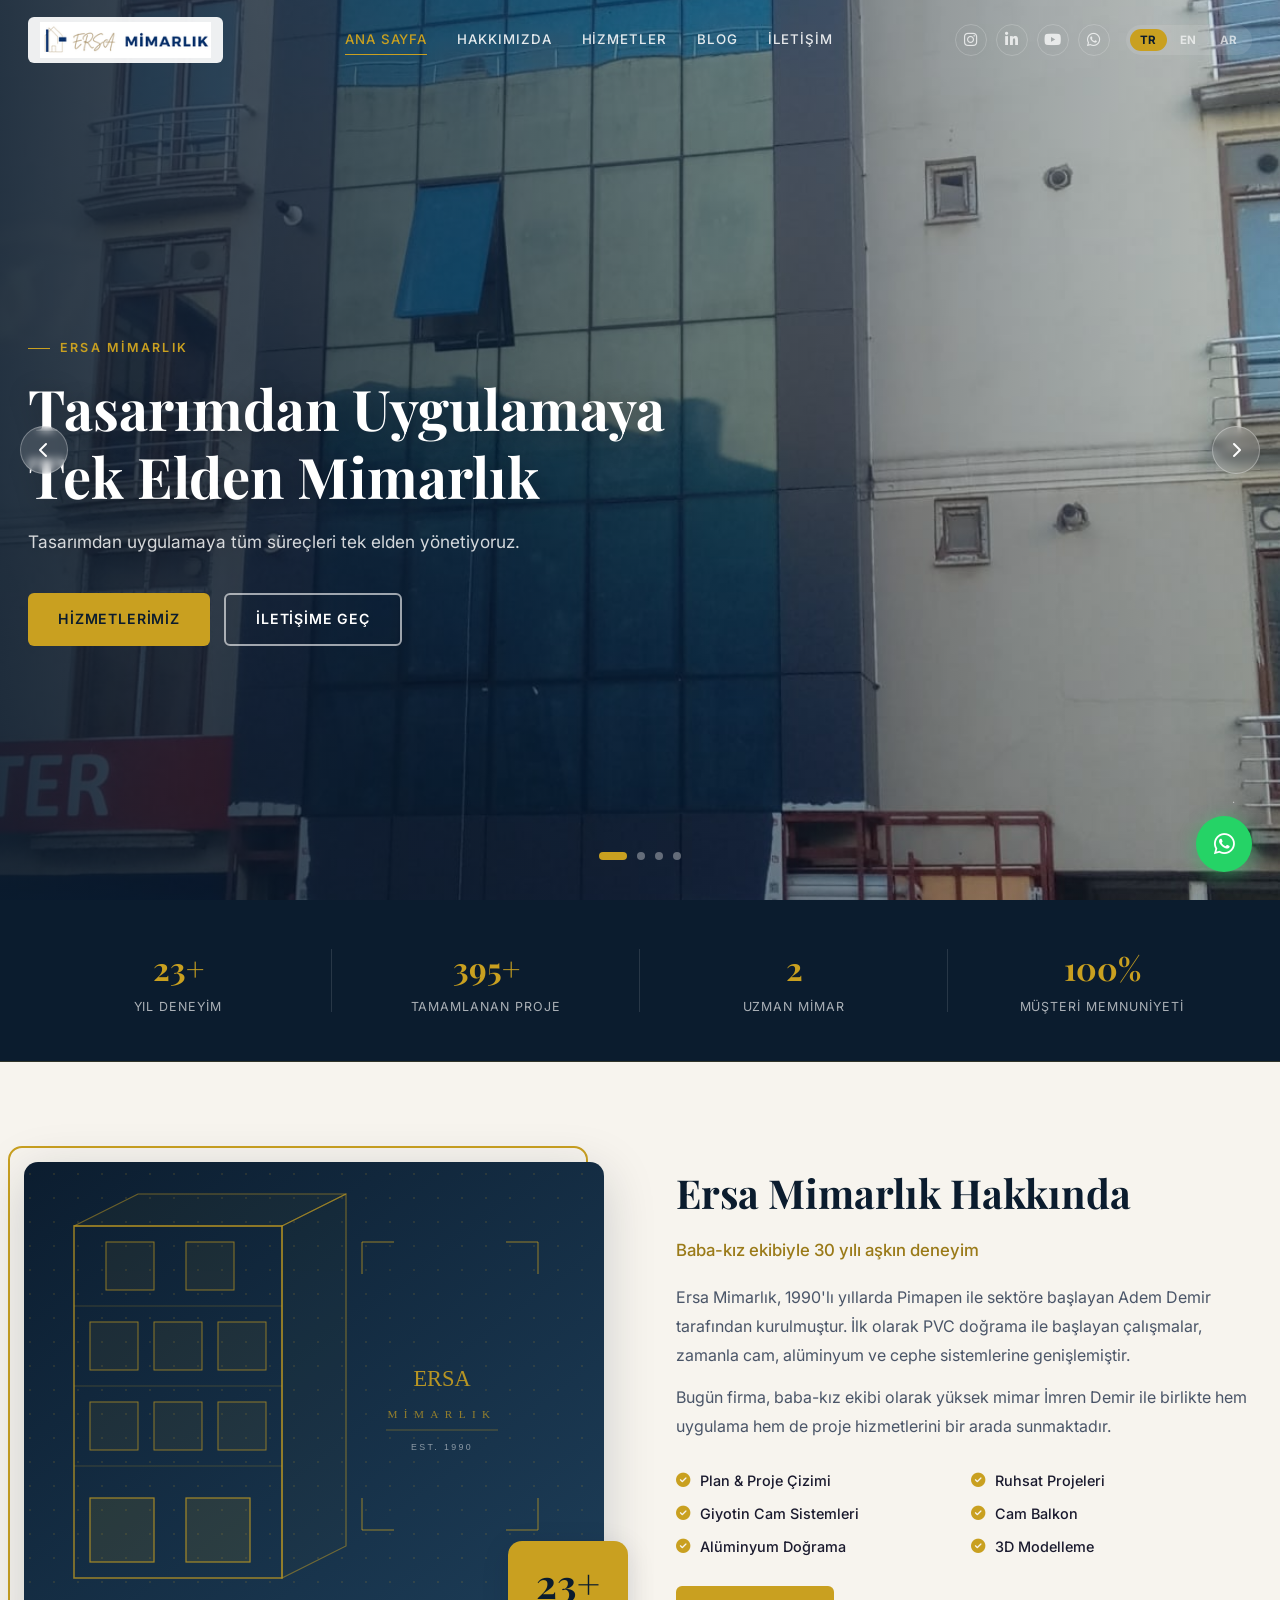
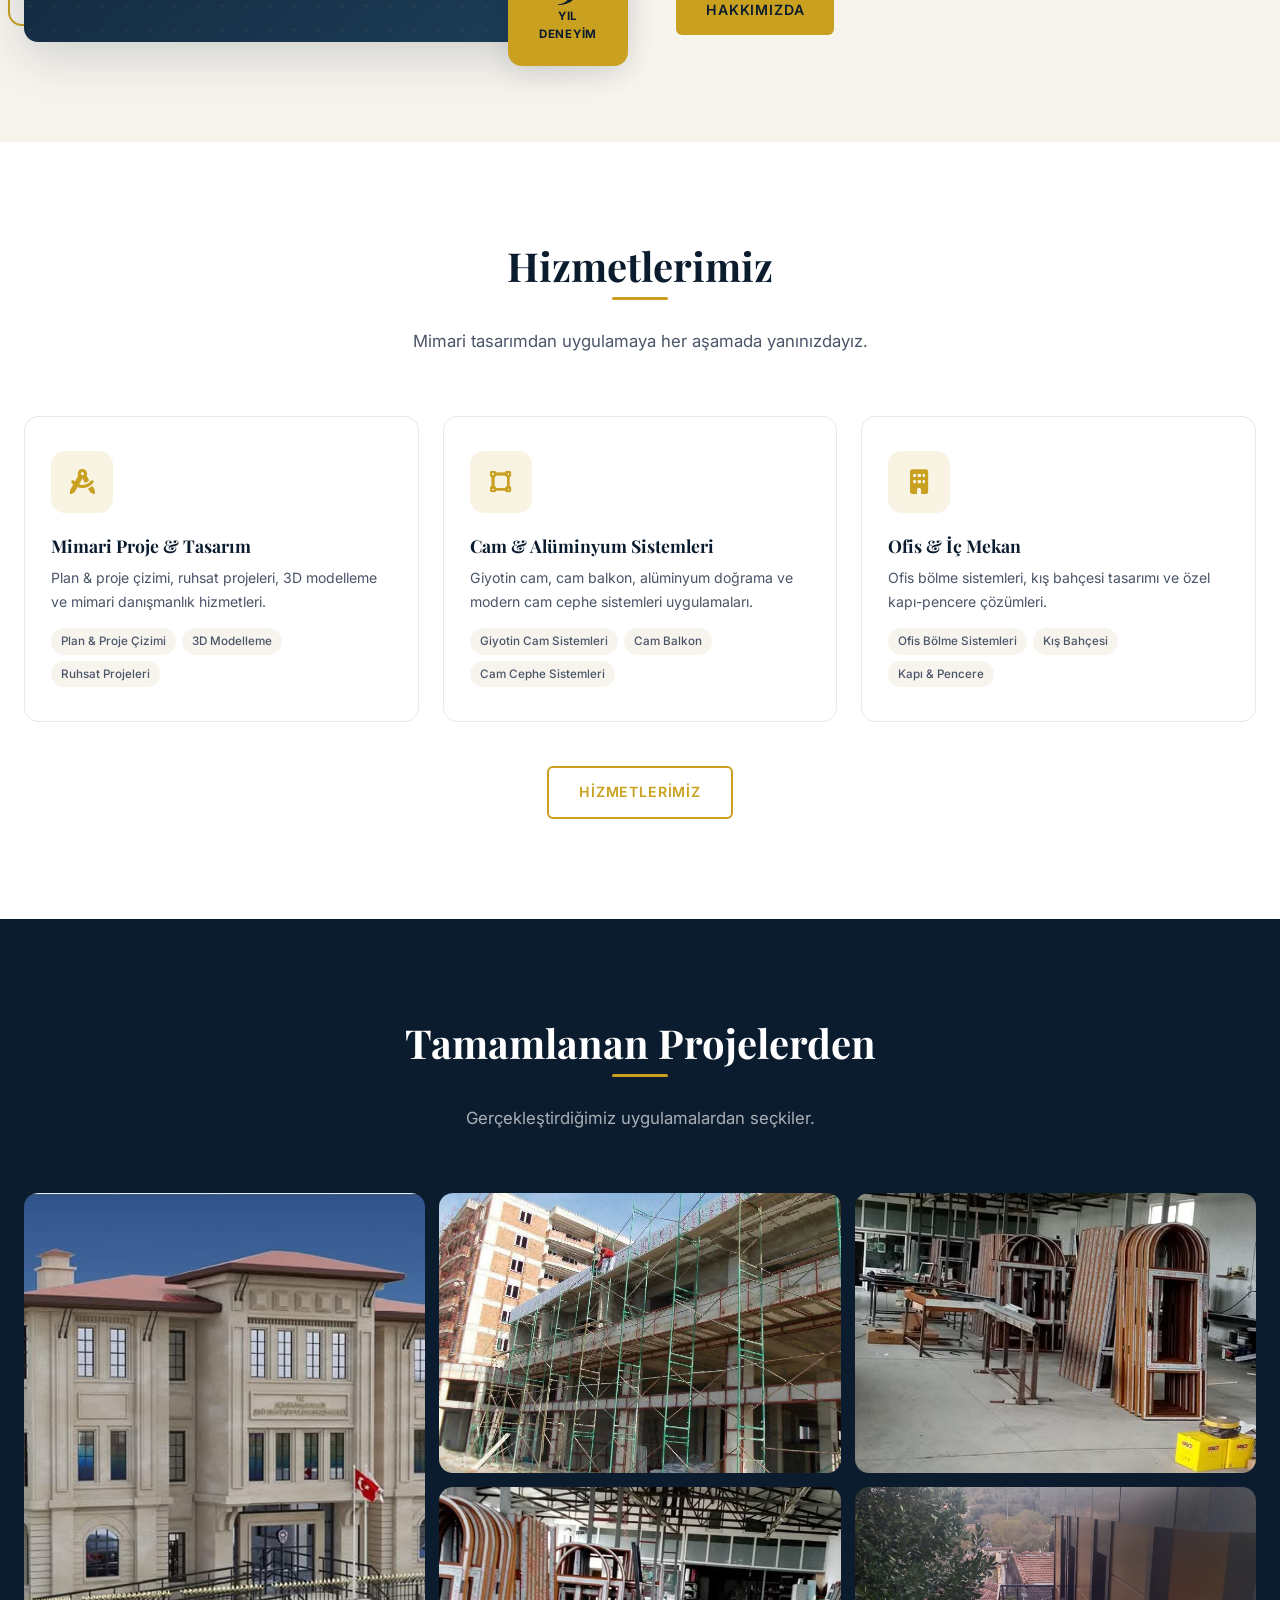
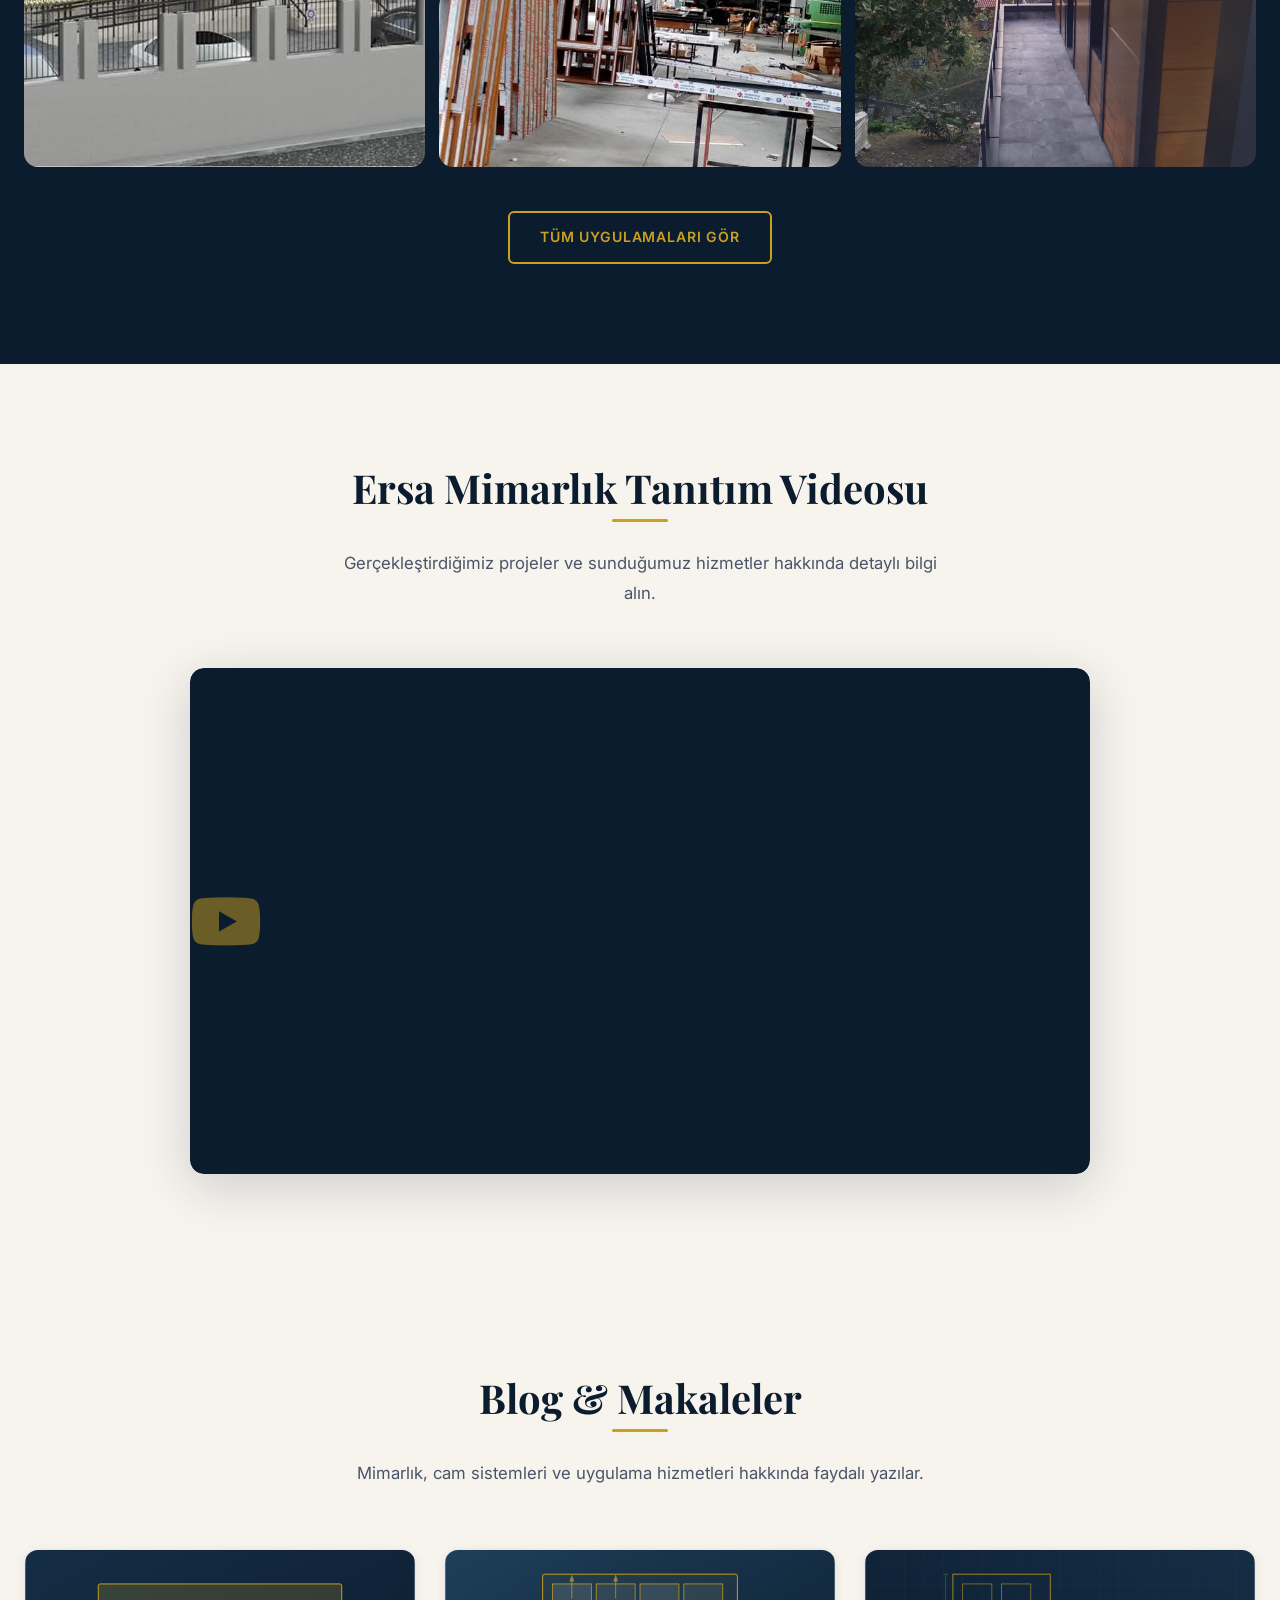
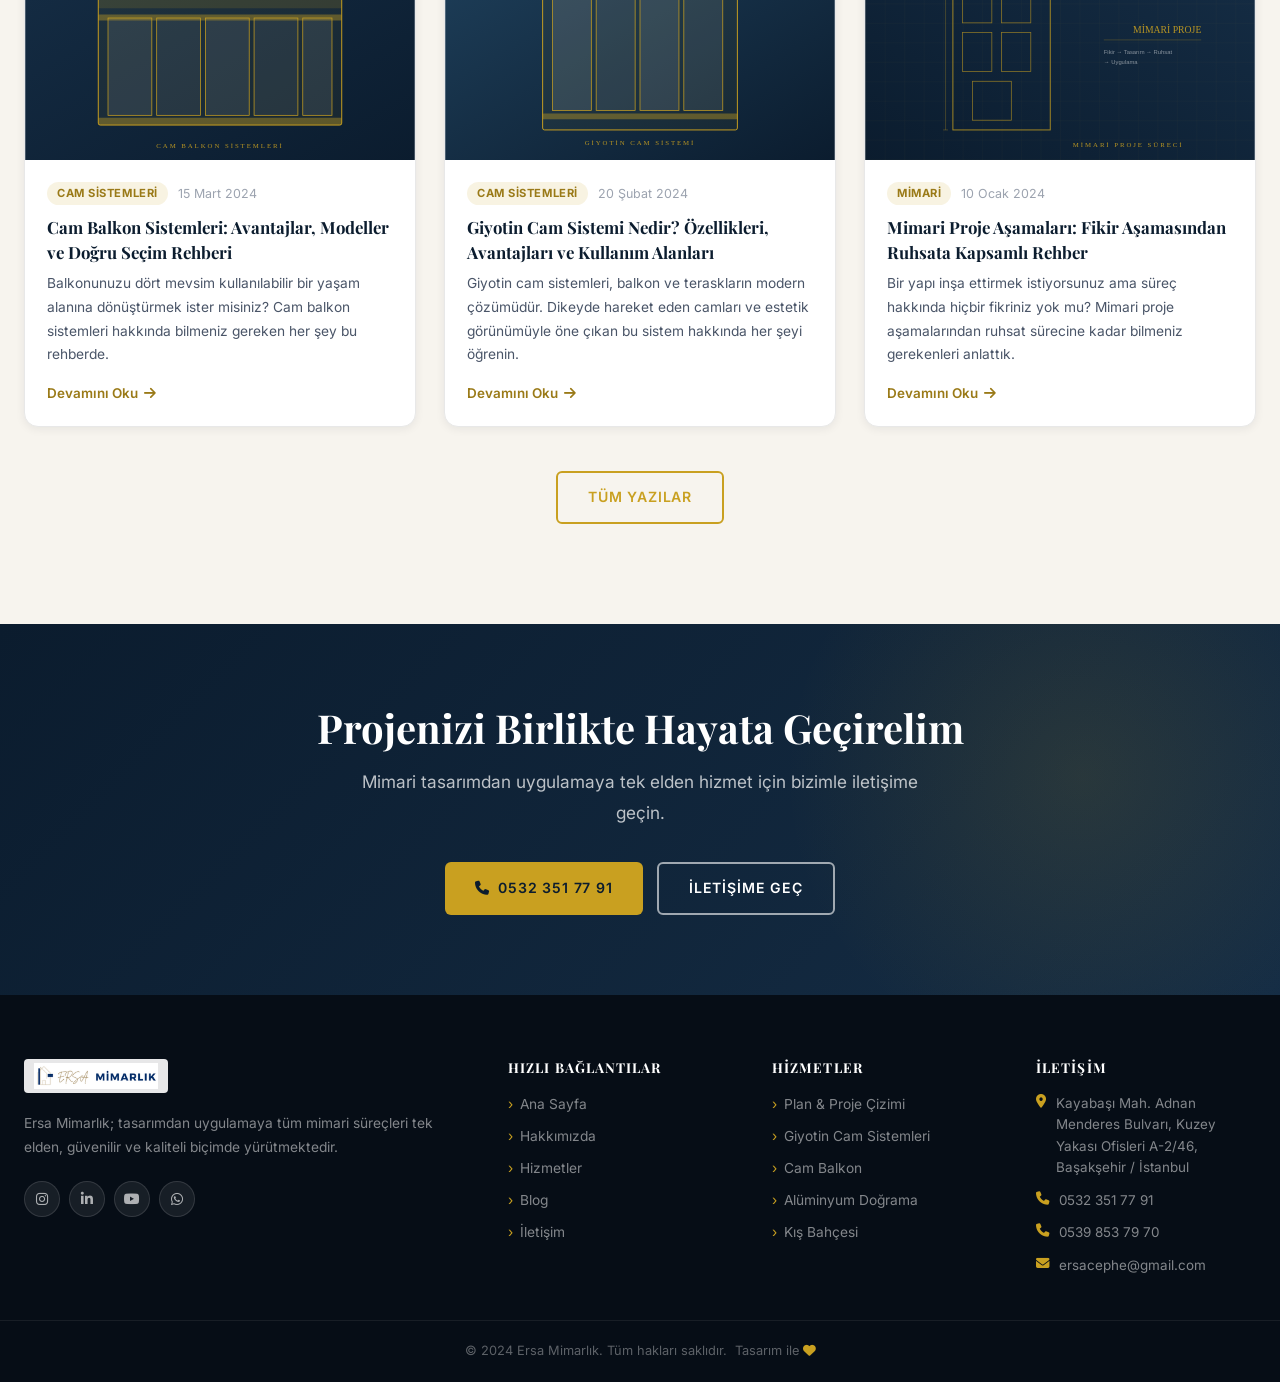
==== commit e5571b18: "fix images" ====
--- a/index.html
+++ b/index.html
@@ -78,7 +78,7 @@
     <!-- SLAYT 1 -->
     <div class="slide active">
       <!-- HERO GÖRSELİ 1: images/uygulamalar/ klasöründen değiştirilebilir -->
-      <img class="slide-img" src="images/uygulamalar/dış_cephe1.jpeg" alt="Ersa Mimarlık — Cephe Uygulaması" loading="eager">
+      <img class="slide-img" src="images/uygulamalar/dis-cephe1.jpeg" alt="Ersa Mimarlık — Cephe Uygulaması" loading="eager">
       <div class="slide-overlay"></div>
       <div class="slide-content">
         <div class="slide-text">
@@ -96,7 +96,7 @@
     <!-- SLAYT 2 -->
     <div class="slide">
       <!-- HERO GÖRSELİ 2 -->
-      <img class="slide-img" src="images/uygulamalar/dış_cephe2.jpeg" alt="Ersa Mimarlık — Cam Sistemleri" loading="lazy">
+      <img class="slide-img" src="images/uygulamalar/dis-cephe2.jpeg" alt="Ersa Mimarlık — Cam Sistemleri" loading="lazy">
       <div class="slide-overlay"></div>
       <div class="slide-content">
         <div class="slide-text">
@@ -114,7 +114,7 @@
     <!-- SLAYT 3 -->
     <div class="slide">
       <!-- HERO GÖRSELİ 3 -->
-      <img class="slide-img" src="images/uygulamalar/dış_cephe3.jpeg" alt="Ersa Mimarlık — Mimari Projeler" loading="lazy">
+      <img class="slide-img" src="images/uygulamalar/dis-cephe3.jpeg" alt="Ersa Mimarlık — Mimari Projeler" loading="lazy">
       <div class="slide-overlay"></div>
       <div class="slide-content">
         <div class="slide-text">
@@ -132,7 +132,7 @@
     <!-- SLAYT 4 -->
     <div class="slide">
       <!-- HERO GÖRSELİ 4 -->
-      <img class="slide-img" src="images/uygulamalar/dış_cephe4.jpeg" alt="Ersa Mimarlık — 30 Yıl Deneyim" loading="lazy">
+      <img class="slide-img" src="images/uygulamalar/dis-cephe4.jpeg" alt="Ersa Mimarlık — 30 Yıl Deneyim" loading="lazy">
       <div class="slide-overlay"></div>
       <div class="slide-content">
         <div class="slide-text">
